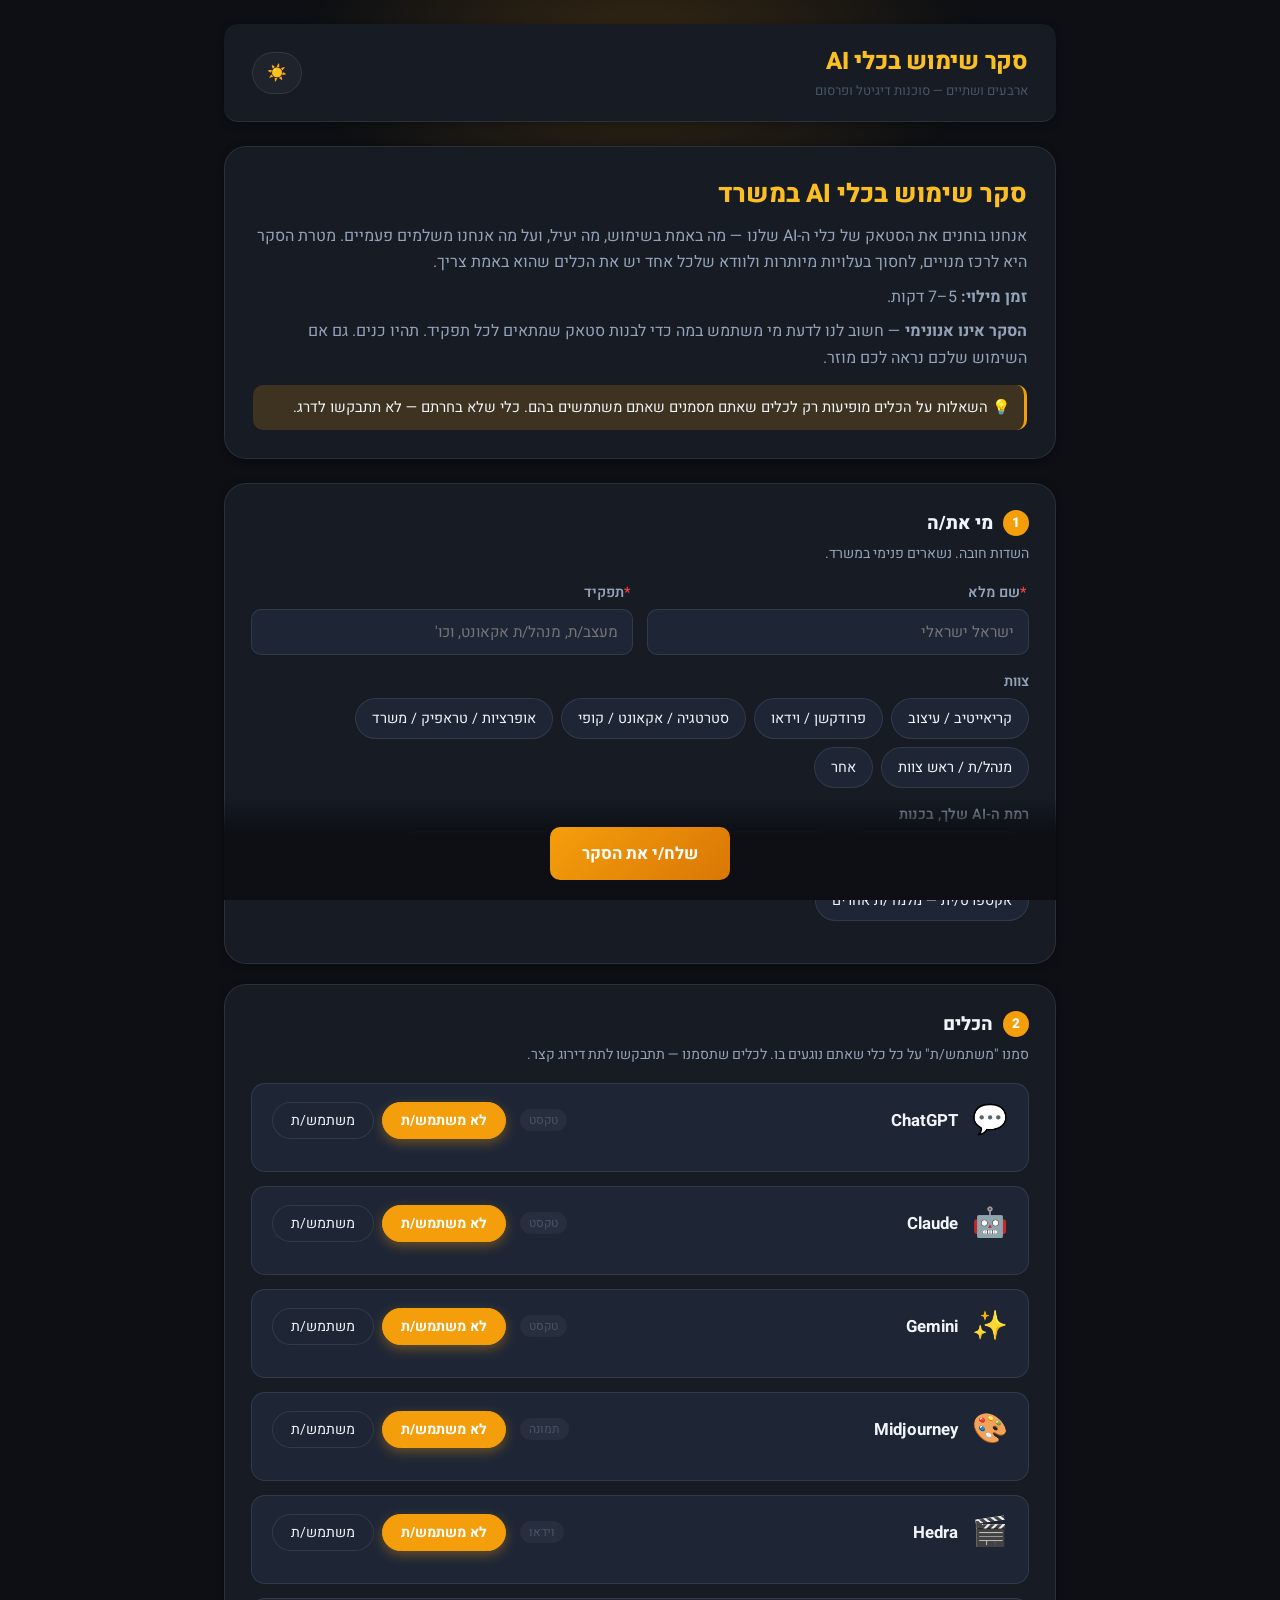
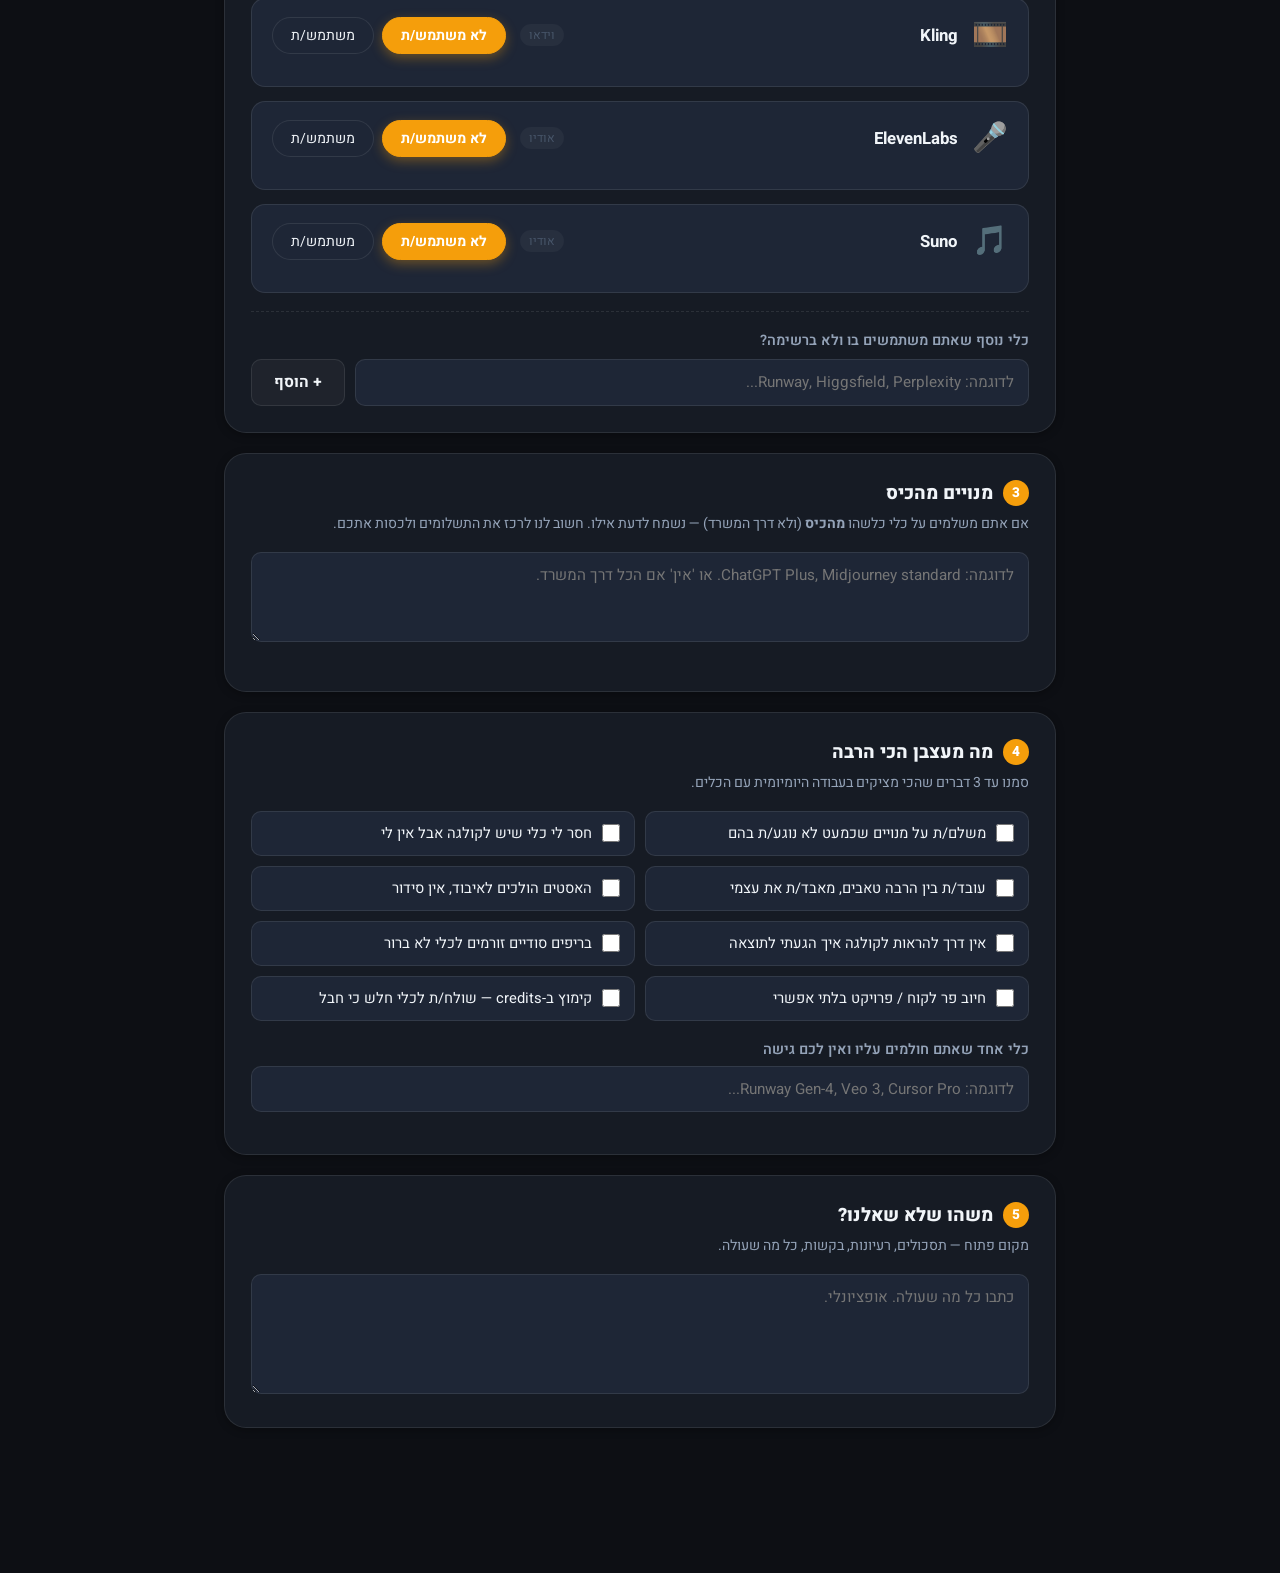
==== index.html @ bd2cecb3 "Initial commit: AI tools usage survey Hebrew/RTL survey for "ארבעים ושתיים" agency to consolidate AI" ====
<!DOCTYPE html>
<html lang="he" dir="rtl">
<head>
<meta charset="UTF-8">
<meta name="viewport" content="width=device-width, initial-scale=1.0">
<meta name="theme-color" content="#0d0f14">
<title>סקר שימוש בכלי AI — ארבעים ושתיים</title>
<link rel="stylesheet" href="styles.css">
<script src="config.js"></script>
<script src="utils.js"></script>
</head>
<body>

<div class="loading-screen" id="loadingScreen">
  <div class="loading-spinner"></div>
  <div class="loading-progress" id="loadingProgress">טוען...</div>
</div>

<div id="mainContent">

  <header class="app-header">
    <div>
      <div class="app-title" id="appTitle"></div>
      <div class="app-subtitle" id="appSubtitle"></div>
    </div>
    <div class="header-actions">
      <button class="theme-toggle" id="themeToggle" onclick="toggleTheme()">🌙</button>
    </div>
  </header>

  <!-- ===== Survey container ===== -->
  <div id="surveyContainer">

    <!-- Intro -->
    <div class="intro-card">
      <h1>סקר שימוש בכלי AI במשרד</h1>
      <p>אנחנו בוחנים את הסטאק של כלי ה-AI שלנו — מה באמת בשימוש, מה יעיל, ועל מה אנחנו משלמים פעמיים. מטרת הסקר היא לרכז מנויים, לחסוך בעלויות מיותרות ולוודא שלכל אחד יש את הכלים שהוא באמת צריך.</p>
      <p><strong>זמן מילוי:</strong> 5–7 דקות.</p>
      <p><strong>הסקר אינו אנונימי</strong> — חשוב לנו לדעת מי משתמש במה כדי לבנות סטאק שמתאים לכל תפקיד. תהיו כנים. גם אם השימוש שלכם נראה לכם מוזר.</p>
      <div class="note">
        💡 השאלות על הכלים מופיעות רק לכלים שאתם מסמנים שאתם משתמשים בהם. כלי שלא בחרתם — לא תתבקשו לדרג.
      </div>
    </div>

    <!-- Section 1: Identity -->
    <div class="section">
      <div class="section-title"><span class="step">1</span> מי את/ה</div>
      <div class="section-hint">השדות חובה. נשארים פנימי במשרד.</div>

      <div class="form-row">
        <div class="form-group">
          <label class="form-label"><span class="required">*</span>שם מלא</label>
          <input type="text" class="form-input" id="fName" placeholder="ישראל ישראלי" autocomplete="name">
        </div>
        <div class="form-group">
          <label class="form-label"><span class="required">*</span>תפקיד</label>
          <input type="text" class="form-input" id="fRole" placeholder="מעצב/ת, מנהל/ת אקאונט, וכו'" autocomplete="organization-title">
        </div>
      </div>

      <div class="form-group">
        <label class="form-label">צוות</label>
        <div class="pill-group" id="teamPills"></div>
      </div>

      <div class="form-group">
        <label class="form-label">רמת ה-AI שלך, בכנות</label>
        <div class="pill-group" id="aiLevelPills"></div>
      </div>
    </div>

    <!-- Section 2: Tools -->
    <div class="section">
      <div class="section-title"><span class="step">2</span> הכלים</div>
      <div class="section-hint">
        סמנו "משתמש/ת" על כל כלי שאתם נוגעים בו. לכלים שתסמנו — תתבקשו לתת דירוג קצר.
      </div>

      <div id="toolsList"></div>

      <div style="margin-top:18px; padding-top:18px; border-top:1px dashed var(--glass-border);">
        <div class="form-label">כלי נוסף שאתם משתמשים בו ולא ברשימה?</div>
        <div class="add-tool-row">
          <input type="text" class="form-input" id="customToolInput" placeholder="לדוגמה: Runway, Higgsfield, Perplexity..." onkeydown="if(event.key==='Enter'){event.preventDefault();addCustomTool();}">
          <button type="button" class="btn btn-secondary" onclick="addCustomTool()">+ הוסף</button>
        </div>
      </div>
    </div>

    <!-- Section 3: Payment -->
    <div class="section">
      <div class="section-title"><span class="step">3</span> מנויים מהכיס</div>
      <div class="section-hint">
        אם אתם משלמים על כלי כלשהו <strong>מהכיס</strong> (ולא דרך המשרד) — נשמח לדעת אילו. חשוב לנו לרכז את התשלומים ולכסות אתכם.
      </div>
      <div class="form-group">
        <textarea class="form-textarea" id="fPaidFromPocket" placeholder="לדוגמה: ChatGPT Plus, Midjourney standard. או 'אין' אם הכל דרך המשרד."></textarea>
      </div>
    </div>

    <!-- Section 4: Pain points -->
    <div class="section">
      <div class="section-title"><span class="step">4</span> מה מעצבן הכי הרבה</div>
      <div class="section-hint">סמנו עד 3 דברים שהכי מציקים בעבודה היומיומית עם הכלים.</div>
      <div class="check-grid" id="painPoints"></div>

      <div class="form-group" style="margin-top:18px;">
        <label class="form-label">כלי אחד שאתם חולמים עליו ואין לכם גישה</label>
        <input type="text" class="form-input" id="fDreamTool" placeholder="לדוגמה: Runway Gen-4, Veo 3, Cursor Pro...">
      </div>
    </div>

    <!-- Section 5: Free text -->
    <div class="section">
      <div class="section-title"><span class="step">5</span> משהו שלא שאלנו?</div>
      <div class="section-hint">מקום פתוח — תסכולים, רעיונות, בקשות, כל מה שעולה.</div>
      <textarea class="form-textarea" id="fFreeText" placeholder="כתבו כל מה שעולה. אופציונלי." style="min-height:120px;"></textarea>
    </div>

    <div class="submit-bar">
      <button class="btn btn-primary btn-large" id="submitBtn" onclick="submitSurvey()">
        שלח/י את הסקר
      </button>
    </div>
  </div>

  <!-- ===== Success screen (hidden until submit) ===== -->
  <div id="successContainer" style="display:none;">
    <div class="success-card">
      <div class="success-icon">✓</div>
      <h2>נשלח. תודה!</h2>
      <p>בעוד שבוע-שבועיים נחזור עם החלטות על הסטאק החדש.</p>
    </div>
  </div>

</div>

<script>
initTheme();
document.getElementById('appTitle').textContent    = CONFIG.APP_NAME;
document.getElementById('appSubtitle').textContent = CONFIG.APP_SUBTITLE;
warmupServer();

// State — one entry per tool. Custom tools get added to this list.
let toolsState = CONFIG.CORE_TOOLS.map(t => ({
  name: t.name,
  category: t.category,
  emoji: t.emoji,
  is_custom: false,
  active: false,             // "yes I use this"
  usage_level: 'never',
  effectiveness: 0,
  daily_output: 0
}));

// ── Render pills (team + ai_level) ──────────────────────
function renderPills(containerId, options, stateKey, valueKey) {
  const el = document.getElementById(containerId);
  el.innerHTML = options.map((opt, i) => {
    const value = typeof opt === 'string' ? opt : opt.value;
    const label = typeof opt === 'string' ? opt : opt.label;
    const id = `${containerId}_${i}`;
    return `
      <input type="radio" name="${containerId}" id="${id}" class="pill-radio" value="${escapeHtml(value)}">
      <label for="${id}" class="pill-label">${escapeHtml(label)}</label>
    `;
  }).join('');
}
renderPills('teamPills', CONFIG.TEAMS);
renderPills('aiLevelPills', CONFIG.AI_LEVELS);

// ── Render pain points ──────────────────────────────────
function renderPainPoints() {
  const el = document.getElementById('painPoints');
  el.innerHTML = CONFIG.PAIN_POINTS.map((p, i) => `
    <label class="check-item">
      <input type="checkbox" value="${escapeHtml(p)}" onchange="updateCheckedClass(this); limitPainPoints();">
      <span>${escapeHtml(p)}</span>
    </label>
  `).join('');
}
renderPainPoints();

function updateCheckedClass(input) {
  input.closest('.check-item').classList.toggle('selected', input.checked);
}
function limitPainPoints() {
  const checked = document.querySelectorAll('#painPoints input:checked');
  if (checked.length > 3) {
    const last = checked[checked.length - 1];
    last.checked = false;
    updateCheckedClass(last);
    showToast('עד 3 בחירות בלבד', 'warning', 2000);
  }
}

// ── Render tool cards ──────────────────────────────────
function renderTools() {
  const el = document.getElementById('toolsList');
  el.innerHTML = toolsState.map((t, i) => renderToolCard(t, i)).join('');
}

function renderToolCard(t, i) {
  const ratingButtons = [1,2,3,4,5].map(n => `
    <button type="button" class="rating-btn ${t.effectiveness === n ? 'selected' : ''}"
            onclick="setEffectiveness(${i}, ${n})">${n}</button>
  `).join('');

  const ratingLabel = t.effectiveness
    ? escapeHtml(CONFIG.EFFECTIVENESS_LABELS[t.effectiveness] || '')
    : '';

  const usageOptions = CONFIG.USAGE_LEVELS.filter(u => u.value !== 'never').map(u => `
    <input type="radio" name="usage_${i}" id="usage_${i}_${u.value}" class="pill-radio"
           value="${u.value}" ${t.usage_level === u.value ? 'checked' : ''}
           onchange="setUsage(${i}, '${u.value}')">
    <label for="usage_${i}_${u.value}" class="pill-label">${escapeHtml(u.label)}</label>
  `).join('');

  const customRemove = t.is_custom
    ? `<button type="button" class="tool-remove" onclick="removeCustomTool(${i})">✕ הסר</button>`
    : '';

  return `
    <div class="tool-card ${t.active ? 'active' : ''}" id="tool_${i}">
      <div class="tool-header">
        <div class="tool-emoji">${t.emoji || '🛠️'}</div>
        <div>
          <div class="tool-name">${escapeHtml(t.name)}</div>
        </div>
        <div class="tool-category">${escapeHtml(t.category || 'מותאם')}</div>
        ${customRemove}
        <div class="use-toggle">
          <input type="radio" name="use_${i}" id="use_${i}_no" class="pill-radio"
                 ${!t.active ? 'checked' : ''} onchange="setActive(${i}, false)">
          <label for="use_${i}_no" class="pill-label">לא משתמש/ת</label>
          <input type="radio" name="use_${i}" id="use_${i}_yes" class="pill-radio"
                 ${t.active ? 'checked' : ''} onchange="setActive(${i}, true)">
          <label for="use_${i}_yes" class="pill-label">משתמש/ת</label>
        </div>
      </div>

      <div class="tool-body">
        <div class="tool-field">
          <div class="tool-field-label">תדירות השימוש</div>
          <div class="pill-group">${usageOptions}</div>
        </div>

        <div class="tool-field">
          <div class="tool-field-label">עד כמה הוא יעיל בעיניך? (1 = חלש, 5 = אי אפשר בלי)</div>
          <div class="rating">
            ${ratingButtons}
            <span class="rating-label" id="rating_label_${i}">${ratingLabel}</span>
          </div>
        </div>

        <div class="tool-field">
          <div class="tool-field-label">כמות תוצרים ממוצעת ביום פעיל (כולל ניסיונות וזבל)</div>
          <input type="number" class="form-input" min="0" step="1" style="max-width:200px;"
                 value="${t.daily_output || ''}"
                 placeholder="מספר"
                 onchange="setDailyOutput(${i}, this.value)">
        </div>
      </div>
    </div>
  `;
}

renderTools();

// ── Tool state setters ─────────────────────────────────
function setActive(i, active) {
  toolsState[i].active = active;
  if (!active) {
    toolsState[i].usage_level = 'never';
    toolsState[i].effectiveness = 0;
    toolsState[i].daily_output = 0;
  } else if (toolsState[i].usage_level === 'never') {
    toolsState[i].usage_level = 'weekly';
  }
  document.getElementById('tool_' + i).outerHTML = renderToolCard(toolsState[i], i);
}

function setUsage(i, value) {
  toolsState[i].usage_level = value;
}

function setEffectiveness(i, n) {
  toolsState[i].effectiveness = n;
  // Update visually without full re-render so we don't lose number input focus
  const card = document.getElementById('tool_' + i);
  card.querySelectorAll('.rating-btn').forEach((b, idx) => {
    b.classList.toggle('selected', idx + 1 === n);
  });
  const lbl = document.getElementById('rating_label_' + i);
  if (lbl) lbl.textContent = CONFIG.EFFECTIVENESS_LABELS[n] || '';
}

function setDailyOutput(i, value) {
  toolsState[i].daily_output = parseInt(value) || 0;
}

// ── Custom tool ────────────────────────────────────────
function addCustomTool() {
  const input = document.getElementById('customToolInput');
  const name = input.value.trim();
  if (!name) return;
  if (toolsState.some(t => t.name.toLowerCase() === name.toLowerCase())) {
    showToast('הכלי כבר קיים ברשימה', 'warning');
    return;
  }
  toolsState.push({
    name,
    category: 'מותאם',
    emoji: '🛠️',
    is_custom: true,
    active: true,
    usage_level: 'weekly',
    effectiveness: 0,
    daily_output: 0
  });
  input.value = '';
  renderTools();
  // Scroll to the new tool
  setTimeout(() => {
    const last = document.querySelector('#toolsList .tool-card:last-of-type');
    if (last) last.scrollIntoView({ behavior: 'smooth', block: 'center' });
  }, 50);
}

function removeCustomTool(i) {
  toolsState.splice(i, 1);
  renderTools();
}

// ── Submit ─────────────────────────────────────────────
async function submitSurvey() {
  const name = document.getElementById('fName').value.trim();
  const role = document.getElementById('fRole').value.trim();

  if (!name || !role) {
    showToast('יש למלא שם ותפקיד', 'error');
    document.getElementById(!name ? 'fName' : 'fRole').focus();
    return;
  }

  // Validate that every "active" tool has a rating + frequency
  const incomplete = toolsState.find(t => t.active && (!t.effectiveness || !t.usage_level || t.usage_level === 'never'));
  if (incomplete) {
    showToast(`חסרים פרטים עבור ${incomplete.name}: דירוג ותדירות`, 'error');
    return;
  }

  const team    = document.querySelector('input[name="teamPills"]:checked')?.value || '';
  const aiLevel = document.querySelector('input[name="aiLevelPills"]:checked')?.value || '';
  const painPoints = Array.from(document.querySelectorAll('#painPoints input:checked'))
    .map(c => c.value).join(' | ');
  const paidFromPocket = document.getElementById('fPaidFromPocket').value.trim();
  const dreamTool      = document.getElementById('fDreamTool').value.trim();
  const freeText       = document.getElementById('fFreeText').value.trim();

  const btn = document.getElementById('submitBtn');
  btn.disabled = true;
  btn.textContent = 'שולח...';

  try {
    const res = await apiCall('submitSurvey', {
      name, role, team,
      ai_level: aiLevel,
      paid_from_pocket: paidFromPocket,
      pain_points: painPoints,
      dream_tool: dreamTool,
      free_text: freeText,
      tools: JSON.stringify(toolsState.map(t => ({
        name: t.name,
        is_custom: t.is_custom,
        usage_level: t.active ? t.usage_level : 'never',
        effectiveness: t.active ? t.effectiveness : 0,
        daily_output: t.active ? t.daily_output : 0
      })))
    });

    if (!res.success) throw new Error(res.message || 'שגיאה לא ידועה');

    document.getElementById('surveyContainer').style.display = 'none';
    document.getElementById('successContainer').style.display = 'block';
    window.scrollTo({ top: 0, behavior: 'smooth' });
  } catch (e) {
    showToast('שגיאה: ' + e.message, 'error', 5000);
    btn.disabled = false;
    btn.textContent = 'שלח/י את הסקר';
  }
}

hideLoadingScreen();
</script>

</body>
</html>
---- styles.css ----
/* ============================================================
   AI Tools Survey — Design System
   Dark + Light mode | RTL Hebrew
   ============================================================ */

@import url('https://fonts.googleapis.com/css2?family=Heebo:wght@300;400;500;600;700;800;900&display=swap');

/* ── Tokens — Dark (default) ────────────────────────────── */
:root {
  --bg-base:       #0d0f14;
  --bg-surface:    #161b24;
  --bg-elevated:   #1e2636;

  --accent:        #F59E0B;
  --accent-bright: #FBBF24;
  --accent-dim:    #D97706;
  --accent-glow:   rgba(245, 158, 11, 0.18);
  --accent-glow-lg:rgba(245, 158, 11, 0.35);

  --glass-bg:      rgba(255, 255, 255, 0.04);
  --glass-border:  rgba(255, 255, 255, 0.09);
  --glass-hover:   rgba(255, 255, 255, 0.07);

  --text-primary:   #F1F5F9;
  --text-secondary: #94A3B8;
  --text-muted:     #475569;

  --success:    #10B981;  --success-bg: rgba(16, 185, 129, 0.15);
  --danger:     #EF4444;  --danger-bg:  rgba(239, 68, 68, 0.15);
  --warning:    #F59E0B;  --warning-bg: rgba(245, 158, 11, 0.15);
  --info:       #3B82F6;  --info-bg:    rgba(59, 130, 246, 0.15);

  --radius-xl:   22px;
  --radius-lg:   14px;
  --radius-md:   10px;
  --radius-sm:   6px;
  --radius-pill: 999px;

  --shadow-sm:  0 2px 8px rgba(0,0,0,0.3);
  --shadow-md:  0 4px 20px rgba(0,0,0,0.4);
  --shadow-lg:  0 8px 40px rgba(0,0,0,0.5);

  --ease-spring: cubic-bezier(0.34, 1.56, 0.64, 1);
  --ease-smooth: cubic-bezier(0.4, 0, 0.2, 1);
  --t-fast:   all 0.15s var(--ease-smooth);
  --t-med:    all 0.22s var(--ease-smooth);
  --t-spring: all 0.3s var(--ease-spring);
}

[data-theme="light"] {
  --bg-base:       #F5F3EE;
  --bg-surface:    #FFFFFF;
  --bg-elevated:   #EDE9E1;

  --accent:        #B45309;
  --accent-bright: #D97706;
  --accent-dim:    #92400E;
  --accent-glow:   rgba(180, 83, 9, 0.12);
  --accent-glow-lg:rgba(180, 83, 9, 0.25);

  --glass-bg:      rgba(0,0,0,0.03);
  --glass-border:  rgba(0,0,0,0.09);
  --glass-hover:   rgba(0,0,0,0.05);

  --text-primary:   #1C1917;
  --text-secondary: #78716C;
  --text-muted:     #A8A29E;

  --shadow-sm: 0 2px 8px rgba(0,0,0,0.08);
  --shadow-md: 0 4px 20px rgba(0,0,0,0.10);
  --shadow-lg: 0 8px 40px rgba(0,0,0,0.14);
}

/* ── Base ───────────────────────────────────────────────── */
*, *::before, *::after { box-sizing: border-box; margin: 0; padding: 0; }
html { direction: rtl; }
body {
  font-family: 'Heebo', 'Segoe UI', sans-serif;
  background: var(--bg-base);
  color: var(--text-primary);
  min-height: 100vh;
  -webkit-font-smoothing: antialiased;
  transition: background 0.3s var(--ease-smooth), color 0.3s var(--ease-smooth);
}
body::before {
  content: ''; position: fixed; top: -120px; left: 50%; transform: translateX(-50%);
  width: 700px; height: 350px;
  background: radial-gradient(ellipse, var(--accent-glow) 0%, transparent 70%);
  pointer-events: none; z-index: 0;
}
a { color: var(--accent); text-decoration: none; }
a:hover { color: var(--accent-bright); }
button { cursor: pointer; font-family: inherit; border: none; outline: none; }
h1, h2, h3, h4 { font-weight: 800; }

/* ── Loading screen ─────────────────────────────────────── */
.loading-screen {
  position: fixed; inset: 0; z-index: 9999;
  display: flex; flex-direction: column; align-items: center; justify-content: center;
  background: var(--bg-base);
  transition: opacity 0.4s var(--ease-smooth), visibility 0.4s var(--ease-smooth);
}
.loading-screen.hidden { opacity: 0; visibility: hidden; }
.loading-spinner {
  width: 56px; height: 56px;
  border: 4px solid var(--glass-border);
  border-top-color: var(--accent);
  border-radius: 50%;
  animation: spin 0.8s linear infinite;
}
@keyframes spin { to { transform: rotate(360deg); } }
.loading-progress { margin-top: 16px; color: var(--text-secondary); font-size: 0.9rem; }

#mainContent {
  opacity: 0; transition: opacity 0.4s var(--ease-smooth);
  max-width: 880px; margin: 0 auto; padding: 24px;
  position: relative; z-index: 1;
}
#mainContent.wide { max-width: 1280px; }
#mainContent.visible { opacity: 1; }

/* ── Header ─────────────────────────────────────────────── */
.app-header {
  display: flex; align-items: center; justify-content: space-between;
  padding: 20px 28px;
  background: var(--bg-surface);
  border-bottom: 1px solid var(--glass-border);
  box-shadow: var(--shadow-sm);
  border-radius: var(--radius-lg);
  margin-bottom: 24px;
}
.app-title {
  font-size: 1.5rem; font-weight: 800; color: var(--accent-bright);
  letter-spacing: -0.01em;
}
.app-subtitle {
  font-size: 0.82rem; color: var(--text-muted); margin-top: 2px;
}
.header-actions { display: flex; gap: 8px; align-items: center; }
.theme-toggle {
  background: var(--glass-bg); border: 1px solid var(--glass-border);
  border-radius: var(--radius-pill); padding: 8px 14px;
  color: var(--text-primary); transition: var(--t-fast);
  font-size: 1rem;
}
.theme-toggle:hover { background: var(--glass-hover); }

/* ── Survey-specific layout ─────────────────────────────── */
.intro-card {
  background: var(--bg-surface);
  border: 1px solid var(--glass-border);
  border-radius: var(--radius-xl);
  padding: 28px;
  margin-bottom: 24px;
  box-shadow: var(--shadow-sm);
}
.intro-card h1 {
  font-size: 1.6rem; color: var(--accent-bright); margin-bottom: 10px;
}
.intro-card p { color: var(--text-secondary); line-height: 1.65; margin-bottom: 8px; }
.intro-card .note {
  margin-top: 14px; padding: 12px 14px;
  background: var(--accent-glow); border-right: 3px solid var(--accent);
  border-radius: var(--radius-md); color: var(--text-primary); font-size: 0.92rem;
}

/* ── Section card ──────────────────────────────────────── */
.section {
  background: var(--bg-surface);
  border: 1px solid var(--glass-border);
  border-radius: var(--radius-xl);
  padding: 26px;
  margin-bottom: 20px;
  box-shadow: var(--shadow-sm);
}
.section-title {
  font-size: 1.15rem; font-weight: 800;
  color: var(--text-primary); margin-bottom: 6px;
  display: flex; align-items: center; gap: 10px;
}
.section-title .step {
  display: inline-flex; align-items: center; justify-content: center;
  width: 26px; height: 26px; border-radius: 50%;
  background: var(--accent); color: #fff; font-size: 0.85rem; font-weight: 800;
}
.section-hint { color: var(--text-secondary); font-size: 0.88rem; margin-bottom: 18px; }

/* ── Form elements ──────────────────────────────────────── */
.form-row { display: grid; grid-template-columns: 1fr 1fr; gap: 14px; }
@media (max-width: 600px) { .form-row { grid-template-columns: 1fr; } }
.form-group { margin-bottom: 16px; }
.form-label {
  display: block; margin-bottom: 6px;
  font-size: 0.9rem; font-weight: 600; color: var(--text-secondary);
}
.form-label .required { color: var(--danger); margin-right: 3px; }
.form-input, .form-select, .form-textarea {
  width: 100%; padding: 11px 14px;
  background: var(--bg-elevated);
  border: 1.5px solid var(--glass-border);
  border-radius: var(--radius-md);
  color: var(--text-primary);
  font-family: inherit; font-size: 0.95rem;
  transition: var(--t-fast);
}
.form-input:focus, .form-select:focus, .form-textarea:focus {
  outline: none; border-color: var(--accent);
  box-shadow: 0 0 0 3px var(--accent-glow);
}
.form-textarea { resize: vertical; min-height: 90px; line-height: 1.55; }

/* ── Radio pills (single-select option list) ───────────── */
.pill-group { display: flex; flex-wrap: wrap; gap: 8px; }
.pill-radio { position: absolute; opacity: 0; pointer-events: none; }
.pill-label {
  display: inline-flex; align-items: center; gap: 6px;
  padding: 9px 16px;
  background: var(--bg-elevated);
  border: 1.5px solid var(--glass-border);
  border-radius: var(--radius-pill);
  font-size: 0.9rem; color: var(--text-primary);
  cursor: pointer; transition: var(--t-fast);
}
.pill-label:hover { background: var(--glass-hover); border-color: var(--accent-dim); }
.pill-radio:checked + .pill-label {
  background: var(--accent); border-color: var(--accent);
  color: #fff; font-weight: 700;
  box-shadow: 0 4px 12px var(--accent-glow-lg);
}

/* ── Checkbox grid (multi-select pain points) ──────────── */
.check-grid { display: grid; grid-template-columns: 1fr 1fr; gap: 10px; }
@media (max-width: 600px) { .check-grid { grid-template-columns: 1fr; } }
.check-item {
  display: flex; align-items: flex-start; gap: 10px;
  padding: 11px 14px;
  background: var(--bg-elevated);
  border: 1.5px solid var(--glass-border);
  border-radius: var(--radius-md);
  cursor: pointer; transition: var(--t-fast);
  font-size: 0.92rem; color: var(--text-primary);
}
.check-item:hover { background: var(--glass-hover); }
.check-item input[type="checkbox"] {
  width: 18px; height: 18px; margin-top: 1px;
  accent-color: var(--accent); cursor: pointer; flex-shrink: 0;
}
.check-item.selected {
  border-color: var(--accent); background: var(--accent-glow);
}

/* ── Tool card (the heart of the survey) ──────────────── */
.tool-card {
  background: var(--bg-elevated);
  border: 1.5px solid var(--glass-border);
  border-radius: var(--radius-lg);
  padding: 18px 20px;
  margin-bottom: 14px;
  transition: var(--t-med);
}
.tool-card.active {
  border-color: var(--accent);
  box-shadow: 0 0 0 3px var(--accent-glow);
}
.tool-header {
  display: flex; align-items: center; gap: 14px;
  margin-bottom: 14px;
}
.tool-emoji { font-size: 1.8rem; line-height: 1; }
.tool-name { font-size: 1.05rem; font-weight: 700; color: var(--text-primary); }
.tool-category {
  font-size: 0.75rem; color: var(--text-muted);
  padding: 2px 9px; background: var(--glass-bg);
  border-radius: var(--radius-pill); margin-right: auto;
}
.tool-remove {
  background: var(--danger-bg); color: var(--danger);
  border: 1px solid rgba(239,68,68,0.4);
  border-radius: var(--radius-pill);
  padding: 4px 10px; font-size: 0.78rem; font-weight: 700;
  margin-right: 6px;
}

.tool-body { display: none; }
.tool-card.active .tool-body { display: block; }

.tool-field { margin-bottom: 14px; }
.tool-field:last-child { margin-bottom: 0; }
.tool-field-label {
  font-size: 0.85rem; font-weight: 600; color: var(--text-secondary);
  margin-bottom: 8px;
}

/* ── Star rating ───────────────────────────────────────── */
.rating { display: flex; gap: 6px; align-items: center; }
.rating-btn {
  width: 38px; height: 38px;
  display: inline-flex; align-items: center; justify-content: center;
  background: var(--bg-surface);
  border: 1.5px solid var(--glass-border);
  border-radius: var(--radius-md);
  color: var(--text-muted); font-size: 1rem; font-weight: 700;
  transition: var(--t-fast);
}
.rating-btn:hover { border-color: var(--accent-dim); color: var(--accent); }
.rating-btn.selected {
  background: var(--accent); border-color: var(--accent);
  color: #fff;
}
.rating-label {
  margin-right: 12px; font-size: 0.85rem; color: var(--text-secondary);
  min-height: 1.2em;
}

/* ── Use toggle (the "do you use it?" gate) ────────────── */
.use-toggle { display: flex; gap: 8px; }
.use-toggle .pill-label { padding: 7px 18px; font-size: 0.88rem; }

/* ── Buttons ────────────────────────────────────────────── */
.btn {
  display: inline-flex; align-items: center; justify-content: center; gap: 8px;
  padding: 11px 22px; border-radius: var(--radius-md);
  font-size: 0.97rem; font-weight: 700;
  transition: var(--t-spring);
}
.btn-primary {
  background: linear-gradient(135deg, var(--accent), var(--accent-dim));
  color: #fff;
}
.btn-primary:hover {
  transform: translateY(-2px); box-shadow: 0 8px 24px var(--accent-glow-lg);
}
.btn-primary:disabled {
  opacity: 0.5; transform: none; box-shadow: none; cursor: not-allowed;
}
.btn-secondary {
  background: var(--glass-bg); border: 1.5px solid var(--glass-border);
  color: var(--text-primary);
}
.btn-secondary:hover { background: var(--glass-hover); }
.btn-ghost {
  background: transparent; color: var(--accent);
  padding: 8px 14px; font-size: 0.92rem;
}
.btn-ghost:hover { background: var(--accent-glow); }
.btn-large { padding: 14px 32px; font-size: 1.05rem; }
.btn-block { width: 100%; }

/* ── Submit area ───────────────────────────────────────── */
.submit-bar {
  position: sticky; bottom: 0;
  background: linear-gradient(180deg, transparent, var(--bg-base) 35%);
  padding: 28px 0 20px;
  display: flex; justify-content: center;
}

/* ── Success state ─────────────────────────────────────── */
.success-card {
  text-align: center;
  background: var(--bg-surface);
  border: 1px solid var(--success);
  border-radius: var(--radius-xl);
  padding: 50px 30px;
  box-shadow: 0 0 0 4px var(--success-bg);
}
.success-icon {
  display: inline-flex; align-items: center; justify-content: center;
  width: 80px; height: 80px;
  background: var(--success-bg); color: var(--success);
  border-radius: 50%; font-size: 2.5rem; font-weight: 800;
  margin-bottom: 20px;
}
.success-card h2 { font-size: 1.5rem; color: var(--text-primary); margin-bottom: 8px; }
.success-card p { color: var(--text-secondary); }

/* ── Add custom tool ───────────────────────────────────── */
.add-tool-row {
  display: flex; gap: 10px; margin-top: 8px;
}
.add-tool-row .form-input { flex: 1; }

/* ── Admin dashboard ───────────────────────────────────── */
.stats-grid {
  display: grid; grid-template-columns: repeat(auto-fit, minmax(180px, 1fr));
  gap: 14px; margin-bottom: 24px;
}
.stat-card {
  background: var(--bg-surface);
  border: 1px solid var(--glass-border);
  border-radius: var(--radius-lg);
  padding: 18px 20px;
}
.stat-card .stat-label {
  font-size: 0.82rem; color: var(--text-muted);
  text-transform: uppercase; letter-spacing: 0.04em;
  margin-bottom: 6px;
}
.stat-card .stat-value {
  font-size: 1.9rem; font-weight: 800; color: var(--accent-bright);
}
.stat-card .stat-sub { font-size: 0.8rem; color: var(--text-secondary); margin-top: 2px; }

.tool-stats-table {
  width: 100%; border-collapse: separate; border-spacing: 0;
  font-size: 0.92rem;
}
.tool-stats-table th, .tool-stats-table td {
  padding: 12px 14px; text-align: right;
  border-bottom: 1px solid var(--glass-border);
}
.tool-stats-table th {
  background: var(--bg-elevated);
  color: var(--text-secondary); font-weight: 700;
  font-size: 0.82rem; text-transform: uppercase;
}
.tool-stats-table tr:last-child td { border-bottom: none; }
.tool-stats-table tr:hover td { background: var(--glass-hover); }
.bar {
  display: inline-block; height: 8px; background: var(--accent);
  border-radius: var(--radius-pill); vertical-align: middle;
  margin-left: 6px;
}

.response-row {
  background: var(--bg-elevated); border: 1px solid var(--glass-border);
  border-radius: var(--radius-md); padding: 14px 16px; margin-bottom: 10px;
}
.response-head {
  display: flex; justify-content: space-between; align-items: center;
  margin-bottom: 6px;
}
.response-name { font-weight: 700; color: var(--text-primary); }
.response-meta { font-size: 0.8rem; color: var(--text-muted); }
.response-detail { font-size: 0.88rem; color: var(--text-secondary); line-height: 1.55; }
.tag {
  display: inline-block; padding: 2px 9px;
  background: var(--glass-bg); border: 1px solid var(--glass-border);
  border-radius: var(--radius-pill); font-size: 0.78rem;
  color: var(--text-secondary); margin: 2px;
}
.tag.accent { background: var(--accent-glow); color: var(--accent-bright); border-color: var(--accent-dim); }

.tabs {
  display: flex; gap: 4px; margin-bottom: 18px;
  border-bottom: 1px solid var(--glass-border);
}
.tab {
  padding: 10px 18px; background: transparent;
  color: var(--text-secondary); font-weight: 600; font-size: 0.92rem;
  border-bottom: 2px solid transparent; margin-bottom: -1px;
  transition: var(--t-fast);
}
.tab:hover { color: var(--text-primary); }
.tab.active { color: var(--accent-bright); border-bottom-color: var(--accent); }

/* ── Toast ──────────────────────────────────────────────── */
.toast-container {
  position: fixed; bottom: 24px; left: 50%; transform: translateX(-50%);
  z-index: 10000; display: flex; flex-direction: column; gap: 8px;
  pointer-events: none;
}
.toast {
  display: flex; align-items: center; gap: 10px;
  padding: 12px 18px;
  background: var(--bg-elevated);
  border: 1px solid var(--glass-border);
  border-radius: var(--radius-md);
  box-shadow: var(--shadow-md);
  opacity: 0; transform: translateY(20px);
  transition: var(--t-spring);
  pointer-events: auto;
}
.toast-show { opacity: 1; transform: translateY(0); }
.toast-hide { opacity: 0; transform: translateY(20px); }
.toast-success { border-color: var(--success); color: var(--success); }
.toast-error   { border-color: var(--danger);  color: var(--danger);  }
.toast-warning { border-color: var(--warning); color: var(--warning); }
.toast-info    { border-color: var(--info);    color: var(--info);    }
.toast-icon { font-weight: 800; }
.toast-msg  { color: var(--text-primary); }
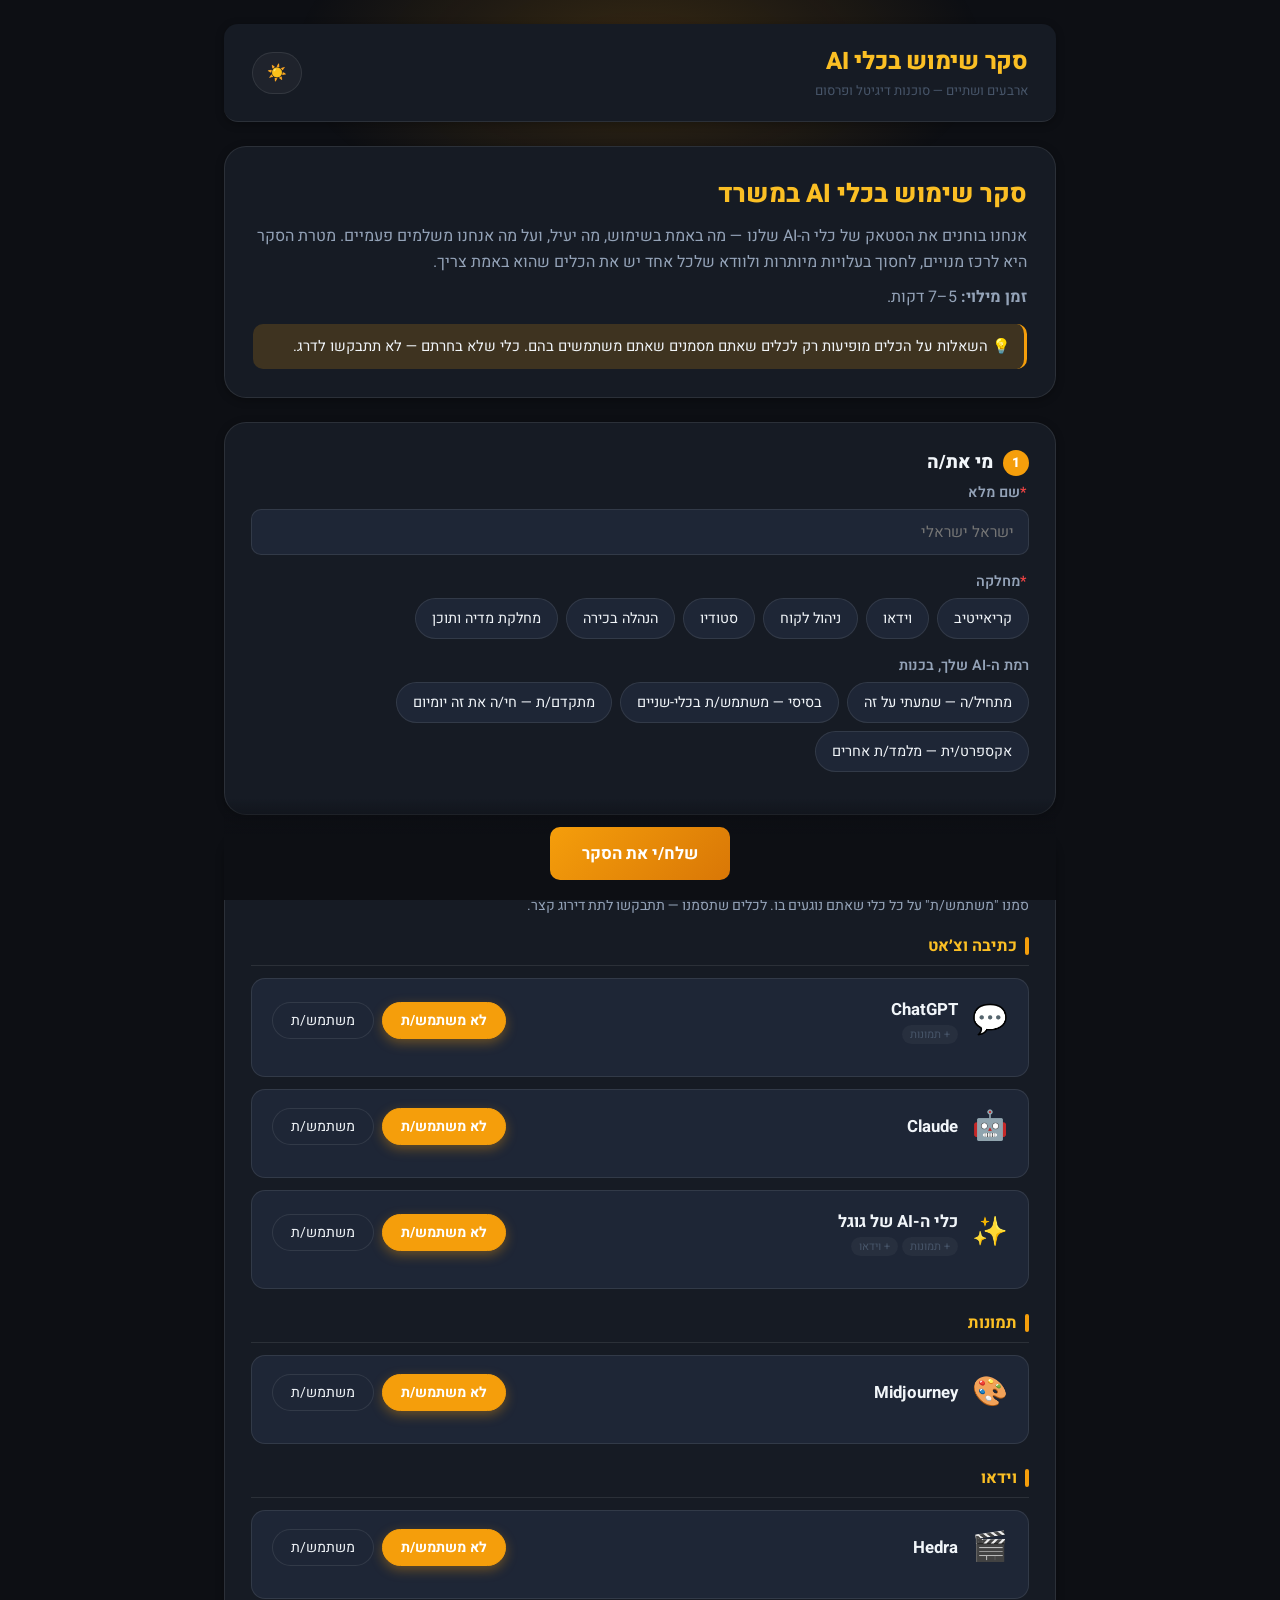
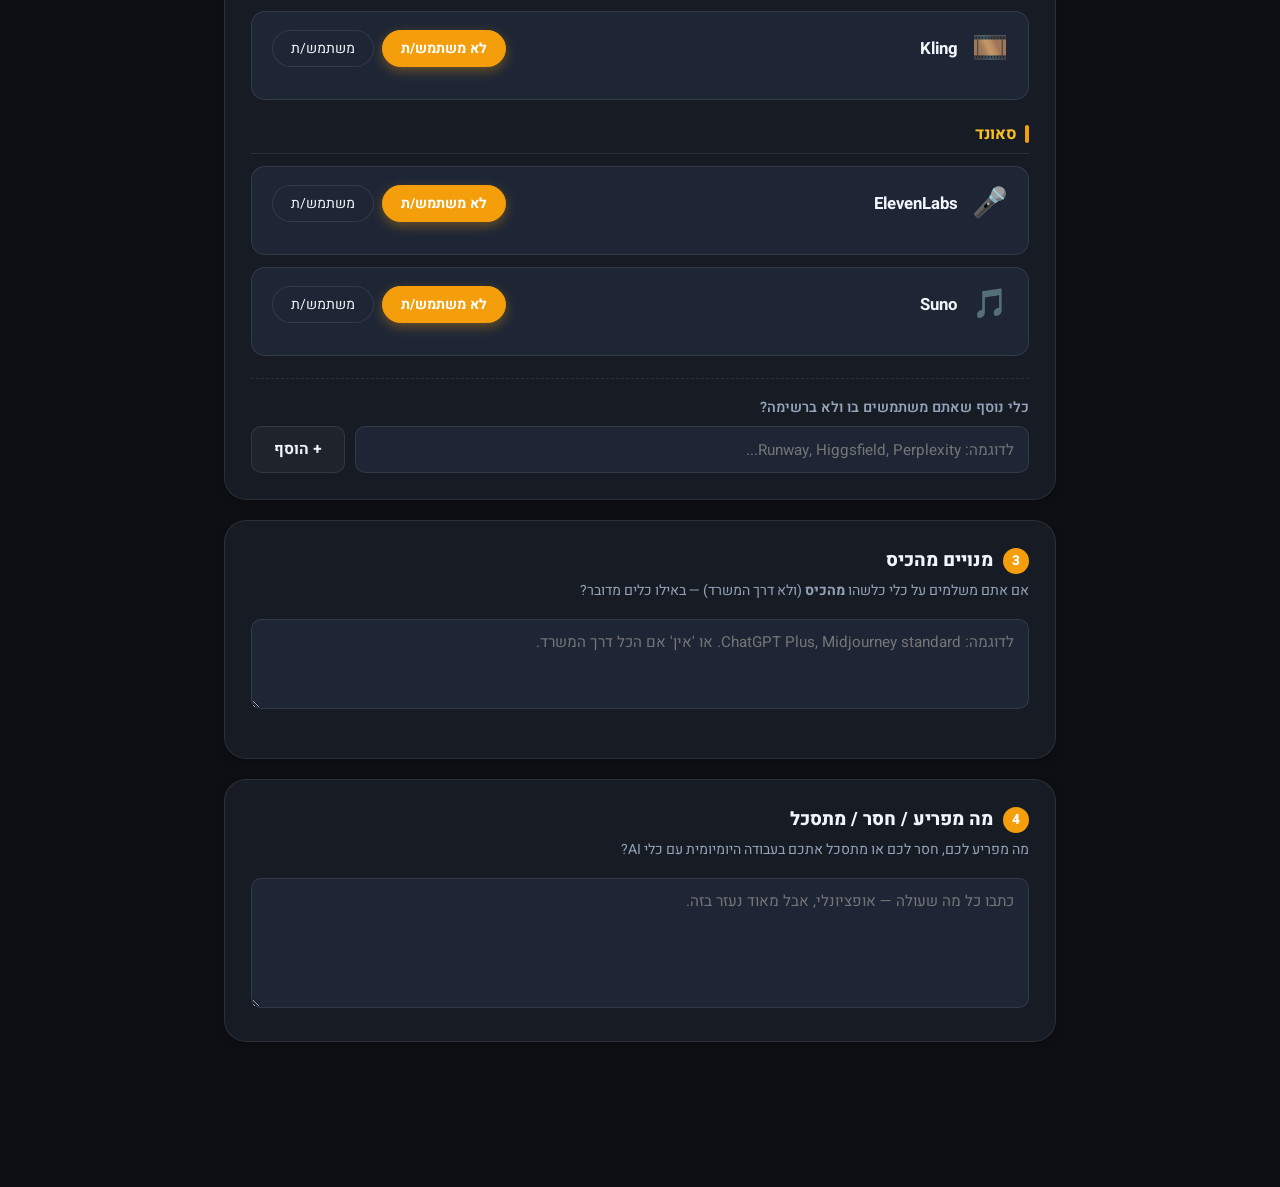
==== commit fd5bbee1: "Restructure survey: departments, categories, open-text frustrations - Identity: name + department dr" ====
--- a/index.html
+++ b/index.html
@@ -28,7 +28,6 @@
     </div>
   </header>
 
-  <!-- ===== Survey container ===== -->
   <div id="surveyContainer">
 
     <!-- Intro -->
@@ -36,7 +35,6 @@
       <h1>סקר שימוש בכלי AI במשרד</h1>
       <p>אנחנו בוחנים את הסטאק של כלי ה-AI שלנו — מה באמת בשימוש, מה יעיל, ועל מה אנחנו משלמים פעמיים. מטרת הסקר היא לרכז מנויים, לחסוך בעלויות מיותרות ולוודא שלכל אחד יש את הכלים שהוא באמת צריך.</p>
       <p><strong>זמן מילוי:</strong> 5–7 דקות.</p>
-      <p><strong>הסקר אינו אנונימי</strong> — חשוב לנו לדעת מי משתמש במה כדי לבנות סטאק שמתאים לכל תפקיד. תהיו כנים. גם אם השימוש שלכם נראה לכם מוזר.</p>
       <div class="note">
         💡 השאלות על הכלים מופיעות רק לכלים שאתם מסמנים שאתם משתמשים בהם. כלי שלא בחרתם — לא תתבקשו לדרג.
       </div>
@@ -45,22 +43,15 @@
     <!-- Section 1: Identity -->
     <div class="section">
       <div class="section-title"><span class="step">1</span> מי את/ה</div>
-      <div class="section-hint">השדות חובה. נשארים פנימי במשרד.</div>
-
-      <div class="form-row">
-        <div class="form-group">
-          <label class="form-label"><span class="required">*</span>שם מלא</label>
-          <input type="text" class="form-input" id="fName" placeholder="ישראל ישראלי" autocomplete="name">
-        </div>
-        <div class="form-group">
-          <label class="form-label"><span class="required">*</span>תפקיד</label>
-          <input type="text" class="form-input" id="fRole" placeholder="מעצב/ת, מנהל/ת אקאונט, וכו'" autocomplete="organization-title">
-        </div>
-      </div>
 
       <div class="form-group">
-        <label class="form-label">צוות</label>
-        <div class="pill-group" id="teamPills"></div>
+        <label class="form-label"><span class="required">*</span>שם מלא</label>
+        <input type="text" class="form-input" id="fName" placeholder="ישראל ישראלי" autocomplete="name">
+      </div>
+
+      <div class="form-group">
+        <label class="form-label"><span class="required">*</span>מחלקה</label>
+        <div class="pill-group" id="deptPills"></div>
       </div>
 
       <div class="form-group">
@@ -78,7 +69,7 @@
 
       <div id="toolsList"></div>
 
-      <div style="margin-top:18px; padding-top:18px; border-top:1px dashed var(--glass-border);">
+      <div style="margin-top:22px; padding-top:18px; border-top:1px dashed var(--glass-border);">
         <div class="form-label">כלי נוסף שאתם משתמשים בו ולא ברשימה?</div>
         <div class="add-tool-row">
           <input type="text" class="form-input" id="customToolInput" placeholder="לדוגמה: Runway, Higgsfield, Perplexity..." onkeydown="if(event.key==='Enter'){event.preventDefault();addCustomTool();}">
@@ -91,30 +82,18 @@
     <div class="section">
       <div class="section-title"><span class="step">3</span> מנויים מהכיס</div>
       <div class="section-hint">
-        אם אתם משלמים על כלי כלשהו <strong>מהכיס</strong> (ולא דרך המשרד) — נשמח לדעת אילו. חשוב לנו לרכז את התשלומים ולכסות אתכם.
+        אם אתם משלמים על כלי כלשהו <strong>מהכיס</strong> (ולא דרך המשרד) — באילו כלים מדובר?
       </div>
       <div class="form-group">
         <textarea class="form-textarea" id="fPaidFromPocket" placeholder="לדוגמה: ChatGPT Plus, Midjourney standard. או 'אין' אם הכל דרך המשרד."></textarea>
       </div>
     </div>
 
-    <!-- Section 4: Pain points -->
+    <!-- Section 4: Frustrations (open text) -->
     <div class="section">
-      <div class="section-title"><span class="step">4</span> מה מעצבן הכי הרבה</div>
-      <div class="section-hint">סמנו עד 3 דברים שהכי מציקים בעבודה היומיומית עם הכלים.</div>
-      <div class="check-grid" id="painPoints"></div>
-
-      <div class="form-group" style="margin-top:18px;">
-        <label class="form-label">כלי אחד שאתם חולמים עליו ואין לכם גישה</label>
-        <input type="text" class="form-input" id="fDreamTool" placeholder="לדוגמה: Runway Gen-4, Veo 3, Cursor Pro...">
-      </div>
-    </div>
-
-    <!-- Section 5: Free text -->
-    <div class="section">
-      <div class="section-title"><span class="step">5</span> משהו שלא שאלנו?</div>
-      <div class="section-hint">מקום פתוח — תסכולים, רעיונות, בקשות, כל מה שעולה.</div>
-      <textarea class="form-textarea" id="fFreeText" placeholder="כתבו כל מה שעולה. אופציונלי." style="min-height:120px;"></textarea>
+      <div class="section-title"><span class="step">4</span> מה מפריע / חסר / מתסכל</div>
+      <div class="section-hint">מה מפריע לכם, חסר לכם או מתסכל אתכם בעבודה היומיומית עם כלי AI?</div>
+      <textarea class="form-textarea" id="fFrustrations" placeholder="כתבו כל מה שעולה — אופציונלי, אבל מאוד נעזר בזה." style="min-height:130px;"></textarea>
     </div>
 
     <div class="submit-bar">
@@ -124,7 +103,7 @@
     </div>
   </div>
 
-  <!-- ===== Success screen (hidden until submit) ===== -->
+  <!-- Success screen -->
   <div id="successContainer" style="display:none;">
     <div class="success-card">
       <div class="success-icon">✓</div>
@@ -141,20 +120,26 @@
 document.getElementById('appSubtitle').textContent = CONFIG.APP_SUBTITLE;
 warmupServer();
 
-// State — one entry per tool. Custom tools get added to this list.
+// ── Tool state ─────────────────────────────────────────
 let toolsState = CONFIG.CORE_TOOLS.map(t => ({
   name: t.name,
-  category: t.category,
+  categories: [...t.categories],
   emoji: t.emoji,
   is_custom: false,
-  active: false,             // "yes I use this"
+  active: false,
   usage_level: 'never',
   effectiveness: 0,
   daily_output: 0
 }));
 
-// ── Render pills (team + ai_level) ──────────────────────
-function renderPills(containerId, options, stateKey, valueKey) {
+function isChatOnly(tool) {
+  return tool.categories &&
+         tool.categories.length === 1 &&
+         tool.categories[0] === 'כתיבה וצ׳אט';
+}
+
+// ── Render pills (department + ai_level) ──────────────
+function renderPills(containerId, options) {
   const el = document.getElementById(containerId);
   el.innerHTML = options.map((opt, i) => {
     const value = typeof opt === 'string' ? opt : opt.value;
@@ -166,41 +151,43 @@
     `;
   }).join('');
 }
-renderPills('teamPills', CONFIG.TEAMS);
+renderPills('deptPills', CONFIG.DEPARTMENTS);
 renderPills('aiLevelPills', CONFIG.AI_LEVELS);
 
-// ── Render pain points ──────────────────────────────────
-function renderPainPoints() {
-  const el = document.getElementById('painPoints');
-  el.innerHTML = CONFIG.PAIN_POINTS.map((p, i) => `
-    <label class="check-item">
-      <input type="checkbox" value="${escapeHtml(p)}" onchange="updateCheckedClass(this); limitPainPoints();">
-      <span>${escapeHtml(p)}</span>
-    </label>
-  `).join('');
-}
-renderPainPoints();
-
-function updateCheckedClass(input) {
-  input.closest('.check-item').classList.toggle('selected', input.checked);
-}
-function limitPainPoints() {
-  const checked = document.querySelectorAll('#painPoints input:checked');
-  if (checked.length > 3) {
-    const last = checked[checked.length - 1];
-    last.checked = false;
-    updateCheckedClass(last);
-    showToast('עד 3 בחירות בלבד', 'warning', 2000);
-  }
-}
-
-// ── Render tool cards ──────────────────────────────────
+// ── Render tool cards, grouped by category ────────────
 function renderTools() {
   const el = document.getElementById('toolsList');
-  el.innerHTML = toolsState.map((t, i) => renderToolCard(t, i)).join('');
+  const indexed = toolsState.map((t, i) => ({ t, i }));
+
+  // One section per core category
+  let html = CONFIG.CATEGORIES.map(cat => {
+    const inCat = indexed.filter(({ t }) =>
+      !t.is_custom && t.categories && t.categories[0] === cat);
+    if (!inCat.length) return '';
+    return `
+      <div class="tool-category-section">
+        <h3 class="category-heading">${escapeHtml(cat)}</h3>
+        ${inCat.map(({ t, i }) => renderToolCard(t, i)).join('')}
+      </div>
+    `;
+  }).join('');
+
+  // Custom tools appended at the bottom
+  const customs = indexed.filter(({ t }) => t.is_custom);
+  if (customs.length) {
+    html += `
+      <div class="tool-category-section">
+        <h3 class="category-heading">כלים נוספים</h3>
+        ${customs.map(({ t, i }) => renderToolCard(t, i)).join('')}
+      </div>
+    `;
+  }
+  el.innerHTML = html;
 }
 
 function renderToolCard(t, i) {
+  const hideOutput = isChatOnly(t);
+
   const ratingButtons = [1,2,3,4,5].map(n => `
     <button type="button" class="rating-btn ${t.effectiveness === n ? 'selected' : ''}"
             onclick="setEffectiveness(${i}, ${n})">${n}</button>
@@ -221,14 +208,28 @@
     ? `<button type="button" class="tool-remove" onclick="removeCustomTool(${i})">✕ הסר</button>`
     : '';
 
+  const categoryTags = (t.categories || []).slice(1).map(c =>
+    `<span class="tool-category-tag">+ ${escapeHtml(c)}</span>`
+  ).join('');
+
+  const outputField = hideOutput ? '' : `
+    <div class="tool-field">
+      <div class="tool-field-label">כמות תוצרים ממוצעת ביום פעיל (כולל ניסיונות וזבל)</div>
+      <input type="number" class="form-input" min="0" step="1" style="max-width:200px;"
+             value="${t.daily_output || ''}"
+             placeholder="מספר"
+             onchange="setDailyOutput(${i}, this.value)">
+    </div>
+  `;
+
   return `
     <div class="tool-card ${t.active ? 'active' : ''}" id="tool_${i}">
       <div class="tool-header">
         <div class="tool-emoji">${t.emoji || '🛠️'}</div>
-        <div>
+        <div class="tool-name-wrap">
           <div class="tool-name">${escapeHtml(t.name)}</div>
-        </div>
-        <div class="tool-category">${escapeHtml(t.category || 'מותאם')}</div>
+          ${categoryTags ? `<div class="tool-category-tags">${categoryTags}</div>` : ''}
+        </div>
         ${customRemove}
         <div class="use-toggle">
           <input type="radio" name="use_${i}" id="use_${i}_no" class="pill-radio"
@@ -254,13 +255,7 @@
           </div>
         </div>
 
-        <div class="tool-field">
-          <div class="tool-field-label">כמות תוצרים ממוצעת ביום פעיל (כולל ניסיונות וזבל)</div>
-          <input type="number" class="form-input" min="0" step="1" style="max-width:200px;"
-                 value="${t.daily_output || ''}"
-                 placeholder="מספר"
-                 onchange="setDailyOutput(${i}, this.value)">
-        </div>
+        ${outputField}
       </div>
     </div>
   `;
@@ -287,7 +282,6 @@
 
 function setEffectiveness(i, n) {
   toolsState[i].effectiveness = n;
-  // Update visually without full re-render so we don't lose number input focus
   const card = document.getElementById('tool_' + i);
   card.querySelectorAll('.rating-btn').forEach((b, idx) => {
     b.classList.toggle('selected', idx + 1 === n);
@@ -311,7 +305,7 @@
   }
   toolsState.push({
     name,
-    category: 'מותאם',
+    categories: [],
     emoji: '🛠️',
     is_custom: true,
     active: true,
@@ -321,7 +315,6 @@
   });
   input.value = '';
   renderTools();
-  // Scroll to the new tool
   setTimeout(() => {
     const last = document.querySelector('#toolsList .tool-card:last-of-type');
     if (last) last.scrollIntoView({ behavior: 'smooth', block: 'center' });
@@ -336,28 +329,27 @@
 // ── Submit ─────────────────────────────────────────────
 async function submitSurvey() {
   const name = document.getElementById('fName').value.trim();
-  const role = document.getElementById('fRole').value.trim();
-
-  if (!name || !role) {
-    showToast('יש למלא שם ותפקיד', 'error');
-    document.getElementById(!name ? 'fName' : 'fRole').focus();
+  const department = document.querySelector('input[name="deptPills"]:checked')?.value || '';
+
+  if (!name) {
+    showToast('יש למלא שם', 'error');
+    document.getElementById('fName').focus();
     return;
   }
-
-  // Validate that every "active" tool has a rating + frequency
+  if (!department) {
+    showToast('יש לבחור מחלקה', 'error');
+    return;
+  }
+
   const incomplete = toolsState.find(t => t.active && (!t.effectiveness || !t.usage_level || t.usage_level === 'never'));
   if (incomplete) {
     showToast(`חסרים פרטים עבור ${incomplete.name}: דירוג ותדירות`, 'error');
     return;
   }
 
-  const team    = document.querySelector('input[name="teamPills"]:checked')?.value || '';
-  const aiLevel = document.querySelector('input[name="aiLevelPills"]:checked')?.value || '';
-  const painPoints = Array.from(document.querySelectorAll('#painPoints input:checked'))
-    .map(c => c.value).join(' | ');
+  const aiLevel        = document.querySelector('input[name="aiLevelPills"]:checked')?.value || '';
   const paidFromPocket = document.getElementById('fPaidFromPocket').value.trim();
-  const dreamTool      = document.getElementById('fDreamTool').value.trim();
-  const freeText       = document.getElementById('fFreeText').value.trim();
+  const frustrations   = document.getElementById('fFrustrations').value.trim();
 
   const btn = document.getElementById('submitBtn');
   btn.disabled = true;
@@ -365,12 +357,11 @@
 
   try {
     const res = await apiCall('submitSurvey', {
-      name, role, team,
+      name,
+      department,
       ai_level: aiLevel,
       paid_from_pocket: paidFromPocket,
-      pain_points: painPoints,
-      dream_tool: dreamTool,
-      free_text: freeText,
+      frustrations,
       tools: JSON.stringify(toolsState.map(t => ({
         name: t.name,
         is_custom: t.is_custom,
--- a/styles.css
+++ b/styles.css
@@ -249,13 +249,28 @@
   border-color: var(--accent); background: var(--accent-glow);
 }
 
+/* ── Tool category sections ─────────────────────────── */
+.tool-category-section { margin-bottom: 22px; }
+.tool-category-section:last-child { margin-bottom: 0; }
+.category-heading {
+  font-size: 1.02rem; font-weight: 700; color: var(--accent-bright);
+  margin: 0 0 12px;
+  padding-bottom: 7px;
+  border-bottom: 1px solid var(--glass-border);
+  display: flex; align-items: center; gap: 8px;
+}
+.category-heading::before {
+  content: ''; width: 4px; height: 18px;
+  background: var(--accent); border-radius: 2px;
+}
+
 /* ── Tool card (the heart of the survey) ──────────────── */
 .tool-card {
   background: var(--bg-elevated);
   border: 1.5px solid var(--glass-border);
   border-radius: var(--radius-lg);
   padding: 18px 20px;
-  margin-bottom: 14px;
+  margin-bottom: 12px;
   transition: var(--t-med);
 }
 .tool-card.active {
@@ -266,19 +281,20 @@
   display: flex; align-items: center; gap: 14px;
   margin-bottom: 14px;
 }
-.tool-emoji { font-size: 1.8rem; line-height: 1; }
+.tool-emoji { font-size: 1.8rem; line-height: 1; flex-shrink: 0; }
+.tool-name-wrap { display: flex; flex-direction: column; gap: 3px; margin-left: auto; }
 .tool-name { font-size: 1.05rem; font-weight: 700; color: var(--text-primary); }
-.tool-category {
-  font-size: 0.75rem; color: var(--text-muted);
-  padding: 2px 9px; background: var(--glass-bg);
-  border-radius: var(--radius-pill); margin-right: auto;
+.tool-category-tags { display: flex; flex-wrap: wrap; gap: 4px; }
+.tool-category-tag {
+  font-size: 0.7rem; color: var(--text-muted);
+  padding: 1px 8px; background: var(--glass-bg);
+  border-radius: var(--radius-pill);
 }
 .tool-remove {
   background: var(--danger-bg); color: var(--danger);
   border: 1px solid rgba(239,68,68,0.4);
   border-radius: var(--radius-pill);
   padding: 4px 10px; font-size: 0.78rem; font-weight: 700;
-  margin-right: 6px;
 }
 
 .tool-body { display: none; }
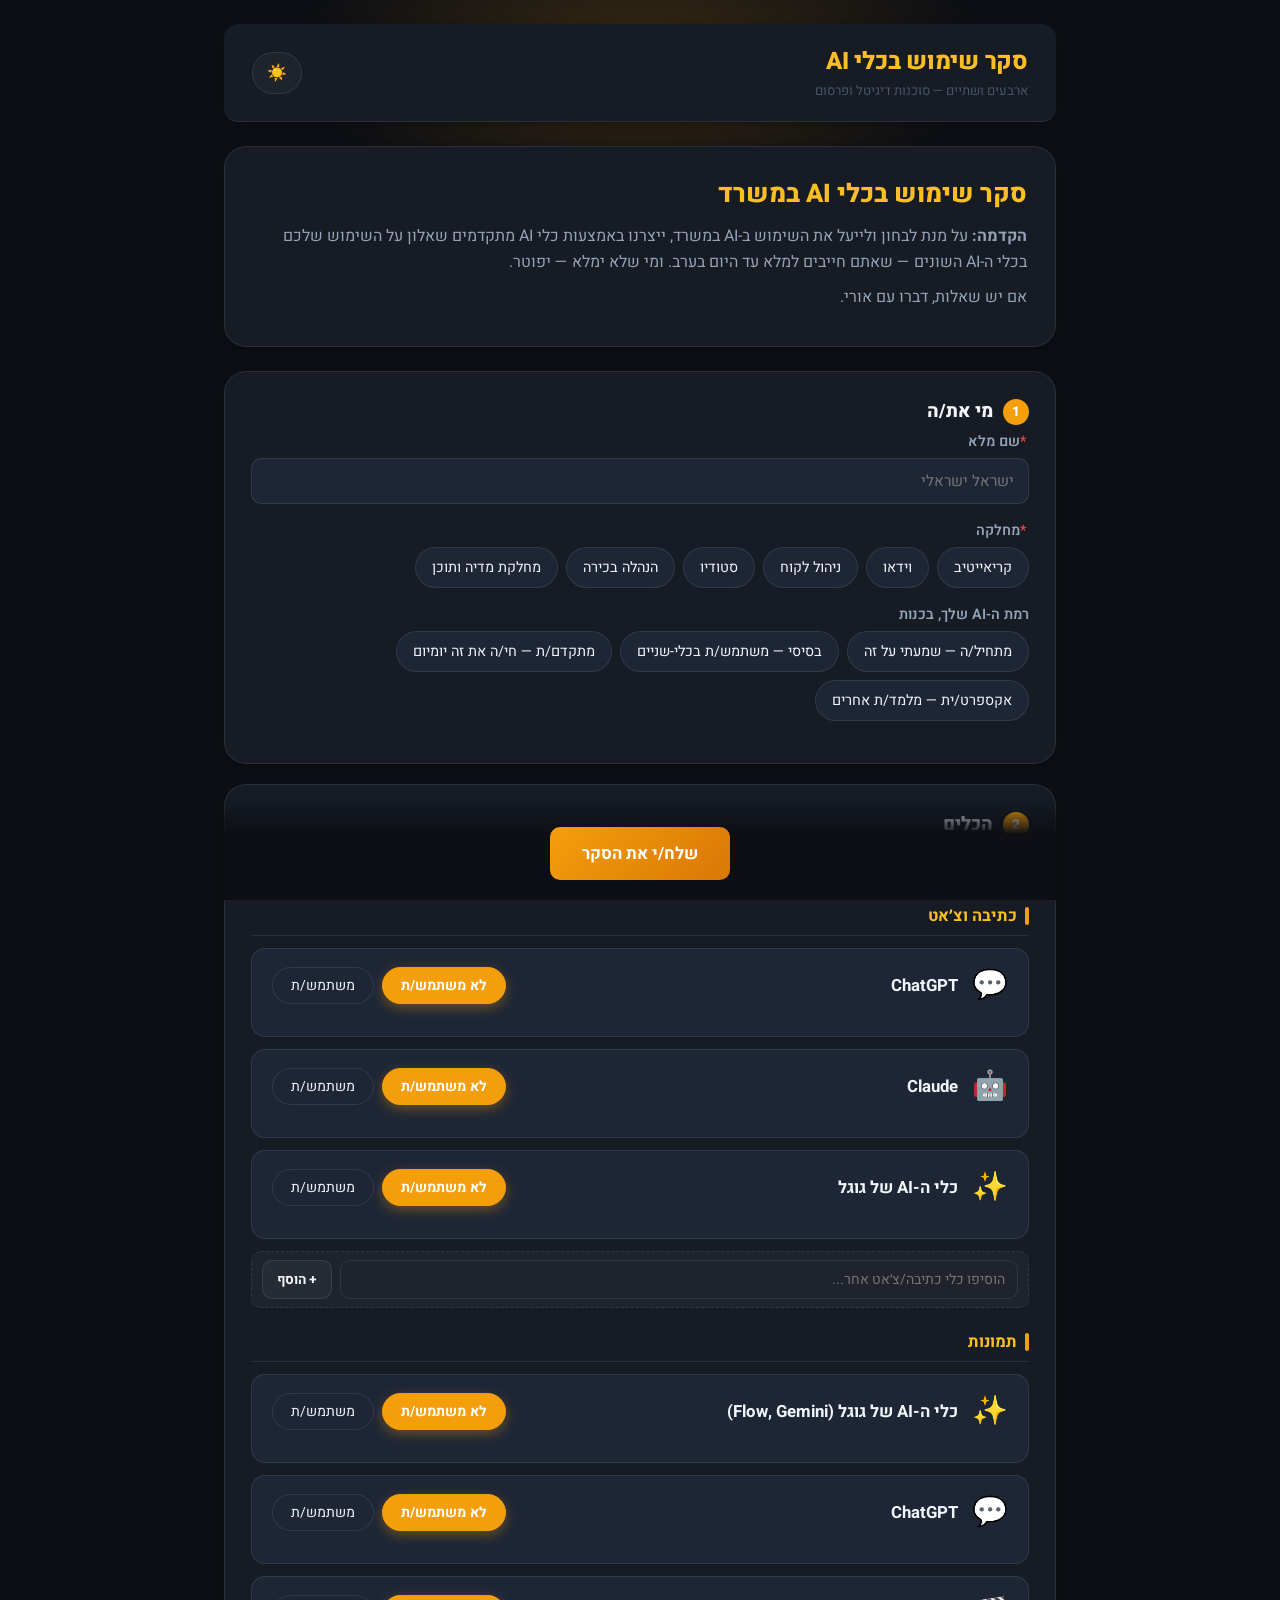
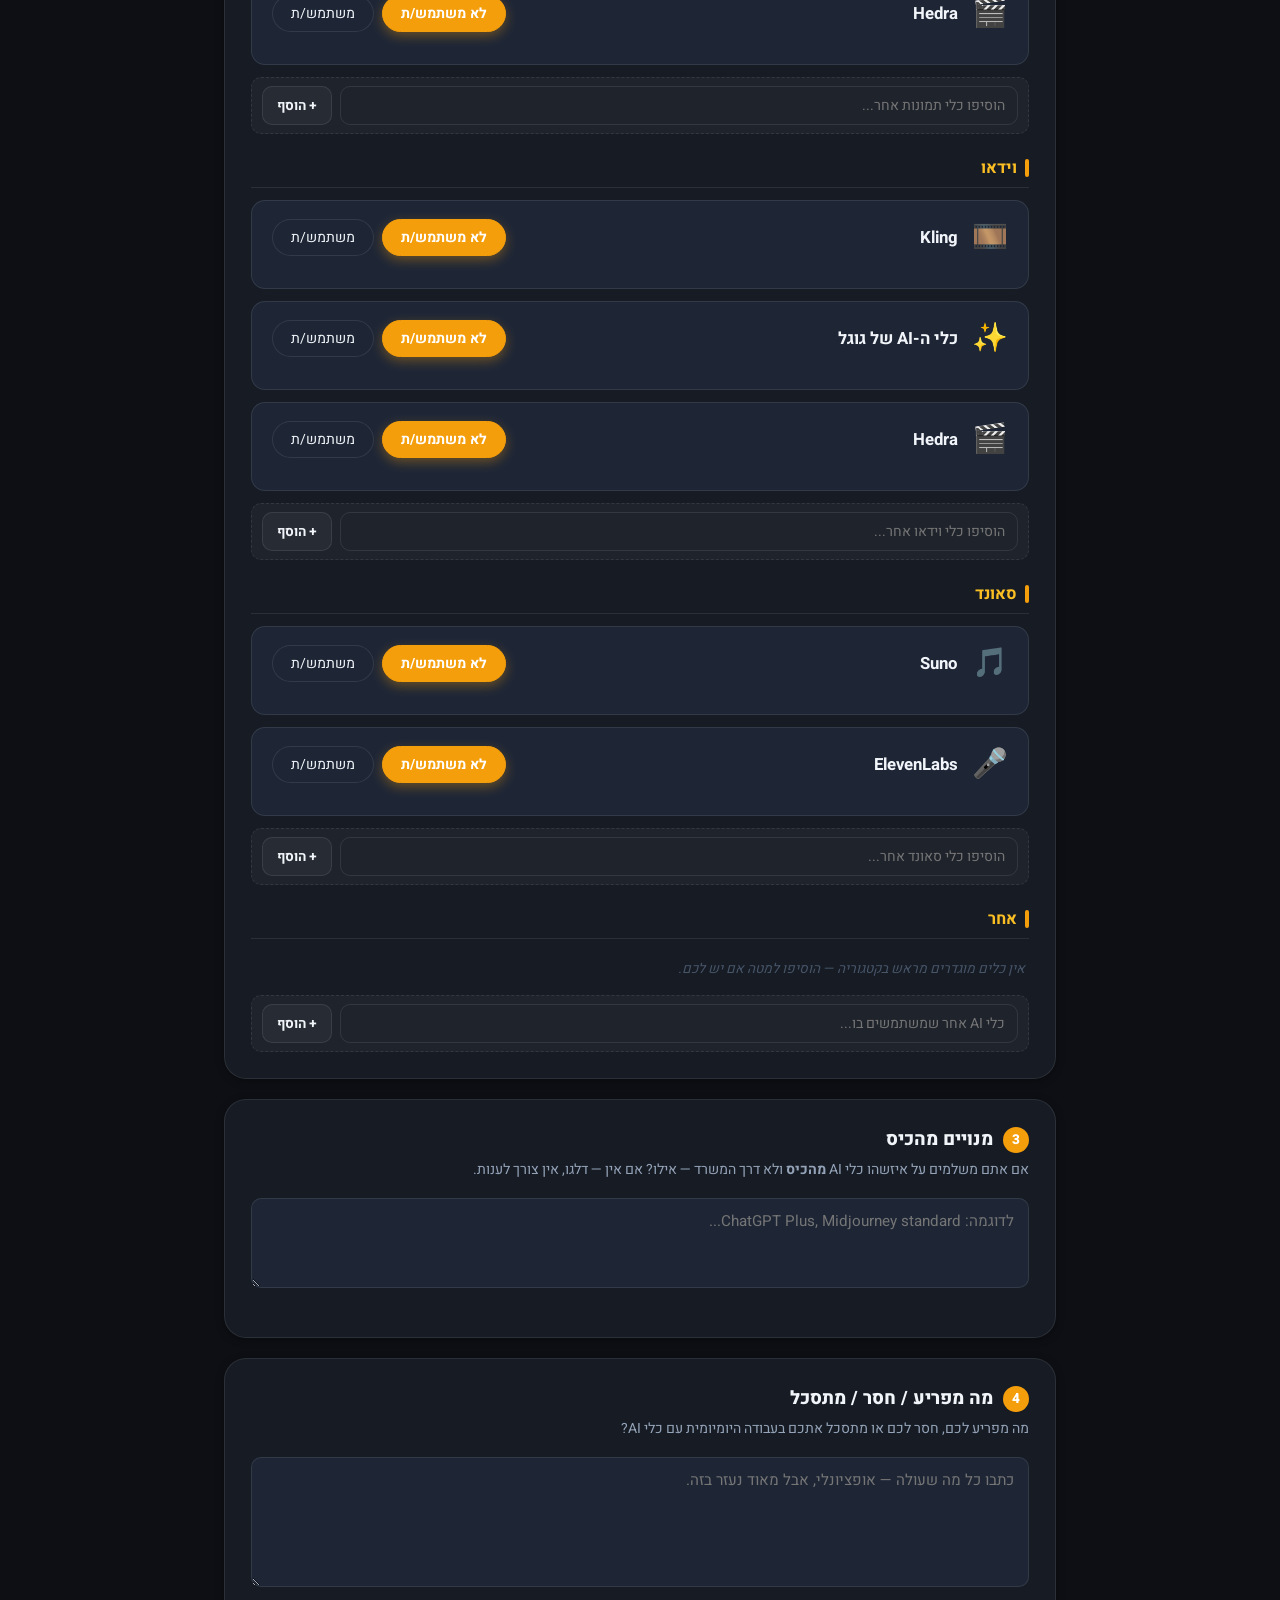
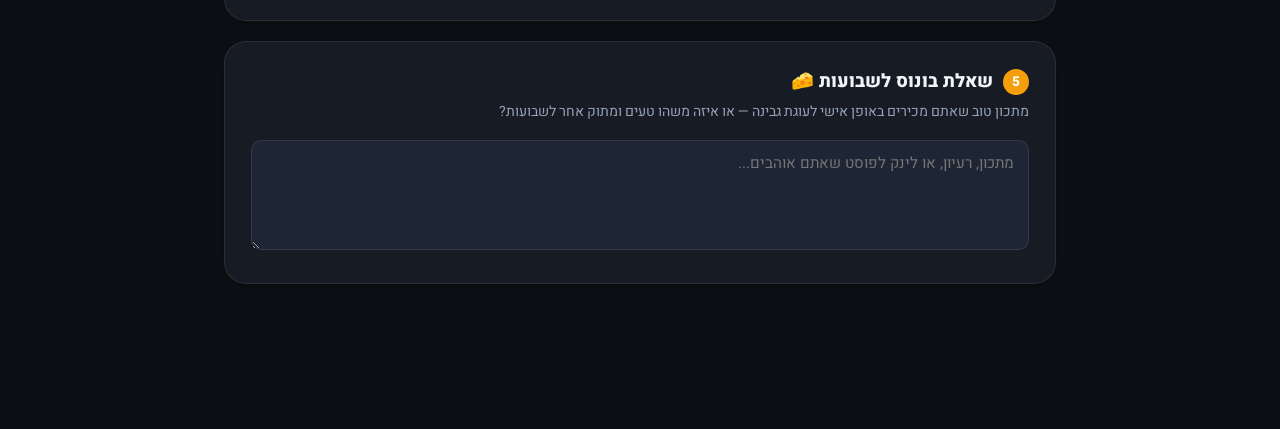
==== commit c176df2d: "Per-category tool model + recipe question + new intro Big restructuring: - Each tool now exists per " ====
--- a/index.html
+++ b/index.html
@@ -33,11 +33,8 @@
     <!-- Intro -->
     <div class="intro-card">
       <h1>סקר שימוש בכלי AI במשרד</h1>
-      <p>אנחנו בוחנים את הסטאק של כלי ה-AI שלנו — מה באמת בשימוש, מה יעיל, ועל מה אנחנו משלמים פעמיים. מטרת הסקר היא לרכז מנויים, לחסוך בעלויות מיותרות ולוודא שלכל אחד יש את הכלים שהוא באמת צריך.</p>
-      <p><strong>זמן מילוי:</strong> 5–7 דקות.</p>
-      <div class="note">
-        💡 השאלות על הכלים מופיעות רק לכלים שאתם מסמנים שאתם משתמשים בהם. כלי שלא בחרתם — לא תתבקשו לדרג.
-      </div>
+      <p><strong>הקדמה:</strong> על מנת לבחון ולייעל את השימוש ב-AI במשרד, ייצרנו באמצעות כלי AI מתקדמים שאלון על השימוש שלכם בכלי ה-AI השונים — שאתם חייבים למלא עד היום בערב. ומי שלא ימלא — יפוטר.</p>
+      <p>אם יש שאלות, דברו עם אורי.</p>
     </div>
 
     <!-- Section 1: Identity -->
@@ -64,36 +61,37 @@
     <div class="section">
       <div class="section-title"><span class="step">2</span> הכלים</div>
       <div class="section-hint">
-        סמנו "משתמש/ת" על כל כלי שאתם נוגעים בו. לכלים שתסמנו — תתבקשו לתת דירוג קצר.
+        מחולק לסעיפים לפי סוג השימוש. <strong>אם אתם משתמשים באותו כלי במספר קטגוריות</strong> (למשל מצ׳וטטים עם ג׳מיני וגם מייצרים איתו תמונות) — מלאו אותו <strong>בכל קטגוריה רלוונטית בנפרד</strong>. סמנו "משתמש/ת" רק על מה שאתם באמת נוגעים בו.
       </div>
 
       <div id="toolsList"></div>
-
-      <div style="margin-top:22px; padding-top:18px; border-top:1px dashed var(--glass-border);">
-        <div class="form-label">כלי נוסף שאתם משתמשים בו ולא ברשימה?</div>
-        <div class="add-tool-row">
-          <input type="text" class="form-input" id="customToolInput" placeholder="לדוגמה: Runway, Higgsfield, Perplexity..." onkeydown="if(event.key==='Enter'){event.preventDefault();addCustomTool();}">
-          <button type="button" class="btn btn-secondary" onclick="addCustomTool()">+ הוסף</button>
-        </div>
-      </div>
     </div>
 
     <!-- Section 3: Payment -->
     <div class="section">
       <div class="section-title"><span class="step">3</span> מנויים מהכיס</div>
       <div class="section-hint">
-        אם אתם משלמים על כלי כלשהו <strong>מהכיס</strong> (ולא דרך המשרד) — באילו כלים מדובר?
+        אם אתם משלמים על איזשהו כלי AI <strong>מהכיס</strong> ולא דרך המשרד — אילו? אם אין — דלגו, אין צורך לענות.
       </div>
       <div class="form-group">
-        <textarea class="form-textarea" id="fPaidFromPocket" placeholder="לדוגמה: ChatGPT Plus, Midjourney standard. או 'אין' אם הכל דרך המשרד."></textarea>
-      </div>
-    </div>
-
-    <!-- Section 4: Frustrations (open text) -->
+        <textarea class="form-textarea" id="fPaidFromPocket" placeholder="לדוגמה: ChatGPT Plus, Midjourney standard..."></textarea>
+      </div>
+    </div>
+
+    <!-- Section 4: Frustrations -->
     <div class="section">
       <div class="section-title"><span class="step">4</span> מה מפריע / חסר / מתסכל</div>
       <div class="section-hint">מה מפריע לכם, חסר לכם או מתסכל אתכם בעבודה היומיומית עם כלי AI?</div>
       <textarea class="form-textarea" id="fFrustrations" placeholder="כתבו כל מה שעולה — אופציונלי, אבל מאוד נעזר בזה." style="min-height:130px;"></textarea>
+    </div>
+
+    <!-- Section 5: Recipe (the fun one) -->
+    <div class="section">
+      <div class="section-title"><span class="step">5</span> שאלת בונוס לשבועות 🧀</div>
+      <div class="section-hint">
+        מתכון טוב שאתם מכירים באופן אישי לעוגת גבינה — או איזה משהו טעים ומתוק אחר לשבועות?
+      </div>
+      <textarea class="form-textarea" id="fRecipe" placeholder="מתכון, רעיון, או לינק לפוסט שאתם אוהבים..." style="min-height:110px;"></textarea>
     </div>
 
     <div class="submit-bar">
@@ -120,34 +118,37 @@
 document.getElementById('appSubtitle').textContent = CONFIG.APP_SUBTITLE;
 warmupServer();
 
-// ── Tool state ─────────────────────────────────────────
-let toolsState = CONFIG.CORE_TOOLS.map(t => ({
-  name: t.name,
-  categories: [...t.categories],
-  emoji: t.emoji,
-  is_custom: false,
-  active: false,
-  usage_level: 'never',
-  effectiveness: 0,
-  daily_output: 0
-}));
-
-function isChatOnly(tool) {
-  return tool.categories &&
-         tool.categories.length === 1 &&
-         tool.categories[0] === 'כתיבה וצ׳אט';
+// ── Tool state: one entry per (tool, category) pair ───
+// A tool can appear in multiple categories (e.g. ChatGPT in chat AND images).
+// The user fills each one separately.
+let toolsState = [];
+CONFIG.CATEGORIES.forEach(cat => {
+  (CONFIG.TOOLS_BY_CATEGORY[cat] || []).forEach(t => {
+    toolsState.push({
+      name: t.name,
+      category: cat,
+      emoji: t.emoji,
+      is_custom: false,
+      active: false,
+      usage_level: 'never',
+      effectiveness: 0,
+      daily_output: 0
+    });
+  });
+});
+
+function isChatCategory(tool) {
+  return tool.category === 'כתיבה וצ׳אט';
 }
 
 // ── Render pills (department + ai_level) ──────────────
 function renderPills(containerId, options) {
   const el = document.getElementById(containerId);
   el.innerHTML = options.map((opt, i) => {
-    const value = typeof opt === 'string' ? opt : opt.value;
-    const label = typeof opt === 'string' ? opt : opt.label;
     const id = `${containerId}_${i}`;
     return `
-      <input type="radio" name="${containerId}" id="${id}" class="pill-radio" value="${escapeHtml(value)}">
-      <label for="${id}" class="pill-label">${escapeHtml(label)}</label>
+      <input type="radio" name="${containerId}" id="${id}" class="pill-radio" value="${escapeHtml(opt)}">
+      <label for="${id}" class="pill-label">${escapeHtml(opt)}</label>
     `;
   }).join('');
 }
@@ -159,34 +160,28 @@
   const el = document.getElementById('toolsList');
   const indexed = toolsState.map((t, i) => ({ t, i }));
 
-  // One section per core category
-  let html = CONFIG.CATEGORIES.map(cat => {
-    const inCat = indexed.filter(({ t }) =>
-      !t.is_custom && t.categories && t.categories[0] === cat);
-    if (!inCat.length) return '';
+  el.innerHTML = CONFIG.CATEGORIES.map((cat, catIdx) => {
+    const inCat = indexed.filter(({ t }) => t.category === cat);
+    const placeholder = CONFIG.ADD_TOOL_PLACEHOLDER[cat] || 'הוסף כלי...';
     return `
       <div class="tool-category-section">
         <h3 class="category-heading">${escapeHtml(cat)}</h3>
-        ${inCat.map(({ t, i }) => renderToolCard(t, i)).join('')}
+        ${inCat.length
+          ? inCat.map(({ t, i }) => renderToolCard(t, i)).join('')
+          : `<div class="empty-cat-hint">אין כלים מוגדרים מראש בקטגוריה — הוסיפו למטה אם יש לכם.</div>`}
+        <div class="add-tool-inline">
+          <input type="text" class="form-input add-tool-input" id="addInput_${catIdx}"
+                 placeholder="${escapeHtml(placeholder)}"
+                 onkeydown="if(event.key==='Enter'){event.preventDefault();addCustomTool(${catIdx});}">
+          <button type="button" class="btn btn-secondary" onclick="addCustomTool(${catIdx})">+ הוסף</button>
+        </div>
       </div>
     `;
   }).join('');
-
-  // Custom tools appended at the bottom
-  const customs = indexed.filter(({ t }) => t.is_custom);
-  if (customs.length) {
-    html += `
-      <div class="tool-category-section">
-        <h3 class="category-heading">כלים נוספים</h3>
-        ${customs.map(({ t, i }) => renderToolCard(t, i)).join('')}
-      </div>
-    `;
-  }
-  el.innerHTML = html;
 }
 
 function renderToolCard(t, i) {
-  const hideOutput = isChatOnly(t);
+  const hideOutput = isChatCategory(t);
 
   const ratingButtons = [1,2,3,4,5].map(n => `
     <button type="button" class="rating-btn ${t.effectiveness === n ? 'selected' : ''}"
@@ -207,10 +202,6 @@
   const customRemove = t.is_custom
     ? `<button type="button" class="tool-remove" onclick="removeCustomTool(${i})">✕ הסר</button>`
     : '';
-
-  const categoryTags = (t.categories || []).slice(1).map(c =>
-    `<span class="tool-category-tag">+ ${escapeHtml(c)}</span>`
-  ).join('');
 
   const outputField = hideOutput ? '' : `
     <div class="tool-field">
@@ -228,7 +219,6 @@
         <div class="tool-emoji">${t.emoji || '🛠️'}</div>
         <div class="tool-name-wrap">
           <div class="tool-name">${escapeHtml(t.name)}</div>
-          ${categoryTags ? `<div class="tool-category-tags">${categoryTags}</div>` : ''}
         </div>
         ${customRemove}
         <div class="use-toggle">
@@ -295,17 +285,19 @@
 }
 
 // ── Custom tool ────────────────────────────────────────
-function addCustomTool() {
-  const input = document.getElementById('customToolInput');
+function addCustomTool(catIdx) {
+  const category = CONFIG.CATEGORIES[catIdx];
+  const input = document.getElementById('addInput_' + catIdx);
   const name = input.value.trim();
   if (!name) return;
-  if (toolsState.some(t => t.name.toLowerCase() === name.toLowerCase())) {
-    showToast('הכלי כבר קיים ברשימה', 'warning');
+  if (toolsState.some(t => t.category === category &&
+      t.name.toLowerCase() === name.toLowerCase())) {
+    showToast('הכלי כבר קיים בקטגוריה הזו', 'warning');
     return;
   }
   toolsState.push({
     name,
-    categories: [],
+    category,
     emoji: '🛠️',
     is_custom: true,
     active: true,
@@ -316,8 +308,13 @@
   input.value = '';
   renderTools();
   setTimeout(() => {
-    const last = document.querySelector('#toolsList .tool-card:last-of-type');
-    if (last) last.scrollIntoView({ behavior: 'smooth', block: 'center' });
+    const all = document.querySelectorAll(`.tool-category-section`);
+    const target = all[catIdx];
+    if (target) {
+      const cards = target.querySelectorAll('.tool-card');
+      const last = cards[cards.length - 1];
+      if (last) last.scrollIntoView({ behavior: 'smooth', block: 'center' });
+    }
   }, 50);
 }
 
@@ -343,13 +340,14 @@
 
   const incomplete = toolsState.find(t => t.active && (!t.effectiveness || !t.usage_level || t.usage_level === 'never'));
   if (incomplete) {
-    showToast(`חסרים פרטים עבור ${incomplete.name}: דירוג ותדירות`, 'error');
+    showToast(`חסרים פרטים עבור ${incomplete.name} (${incomplete.category}): דירוג ותדירות`, 'error');
     return;
   }
 
   const aiLevel        = document.querySelector('input[name="aiLevelPills"]:checked')?.value || '';
   const paidFromPocket = document.getElementById('fPaidFromPocket').value.trim();
   const frustrations   = document.getElementById('fFrustrations').value.trim();
+  const recipe         = document.getElementById('fRecipe').value.trim();
 
   const btn = document.getElementById('submitBtn');
   btn.disabled = true;
@@ -362,8 +360,10 @@
       ai_level: aiLevel,
       paid_from_pocket: paidFromPocket,
       frustrations,
+      recipe,
       tools: JSON.stringify(toolsState.map(t => ({
         name: t.name,
+        category: t.category,
         is_custom: t.is_custom,
         usage_level: t.active ? t.usage_level : 'never',
         effectiveness: t.active ? t.effectiveness : 0,
--- a/styles.css
+++ b/styles.css
@@ -395,6 +395,26 @@
 }
 .add-tool-row .form-input { flex: 1; }
 
+/* Inline add-input (one per category section) */
+.add-tool-inline {
+  display: flex; gap: 8px; margin-top: 8px;
+  padding: 8px 10px;
+  background: var(--glass-bg);
+  border: 1px dashed var(--glass-border);
+  border-radius: var(--radius-md);
+}
+.add-tool-inline .form-input {
+  flex: 1; padding: 8px 12px; font-size: 0.88rem;
+  background: transparent; border: 1px solid var(--glass-border);
+}
+.add-tool-inline .btn {
+  padding: 8px 14px; font-size: 0.85rem;
+}
+.empty-cat-hint {
+  color: var(--text-muted); font-size: 0.85rem;
+  padding: 8px 4px; font-style: italic;
+}
+
 /* ── Admin dashboard ───────────────────────────────────── */
 .stats-grid {
   display: grid; grid-template-columns: repeat(auto-fit, minmax(180px, 1fr));
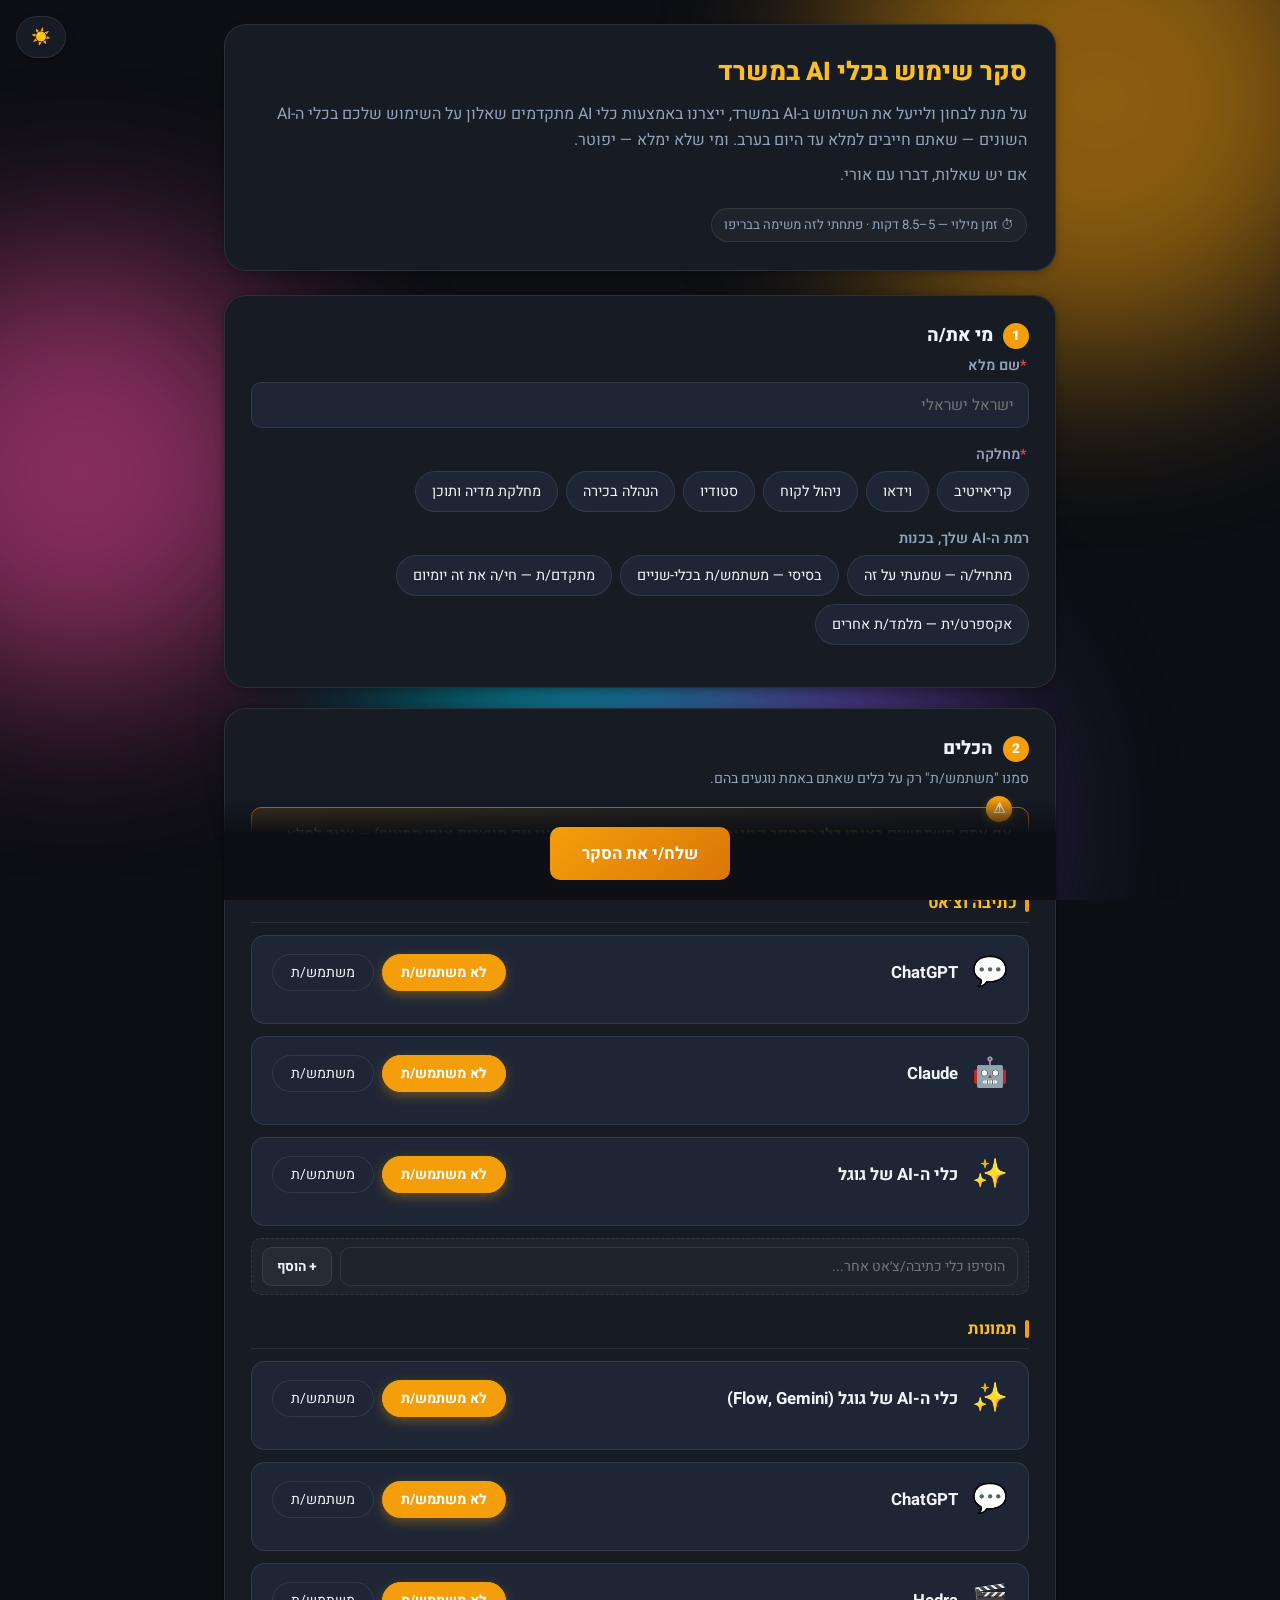
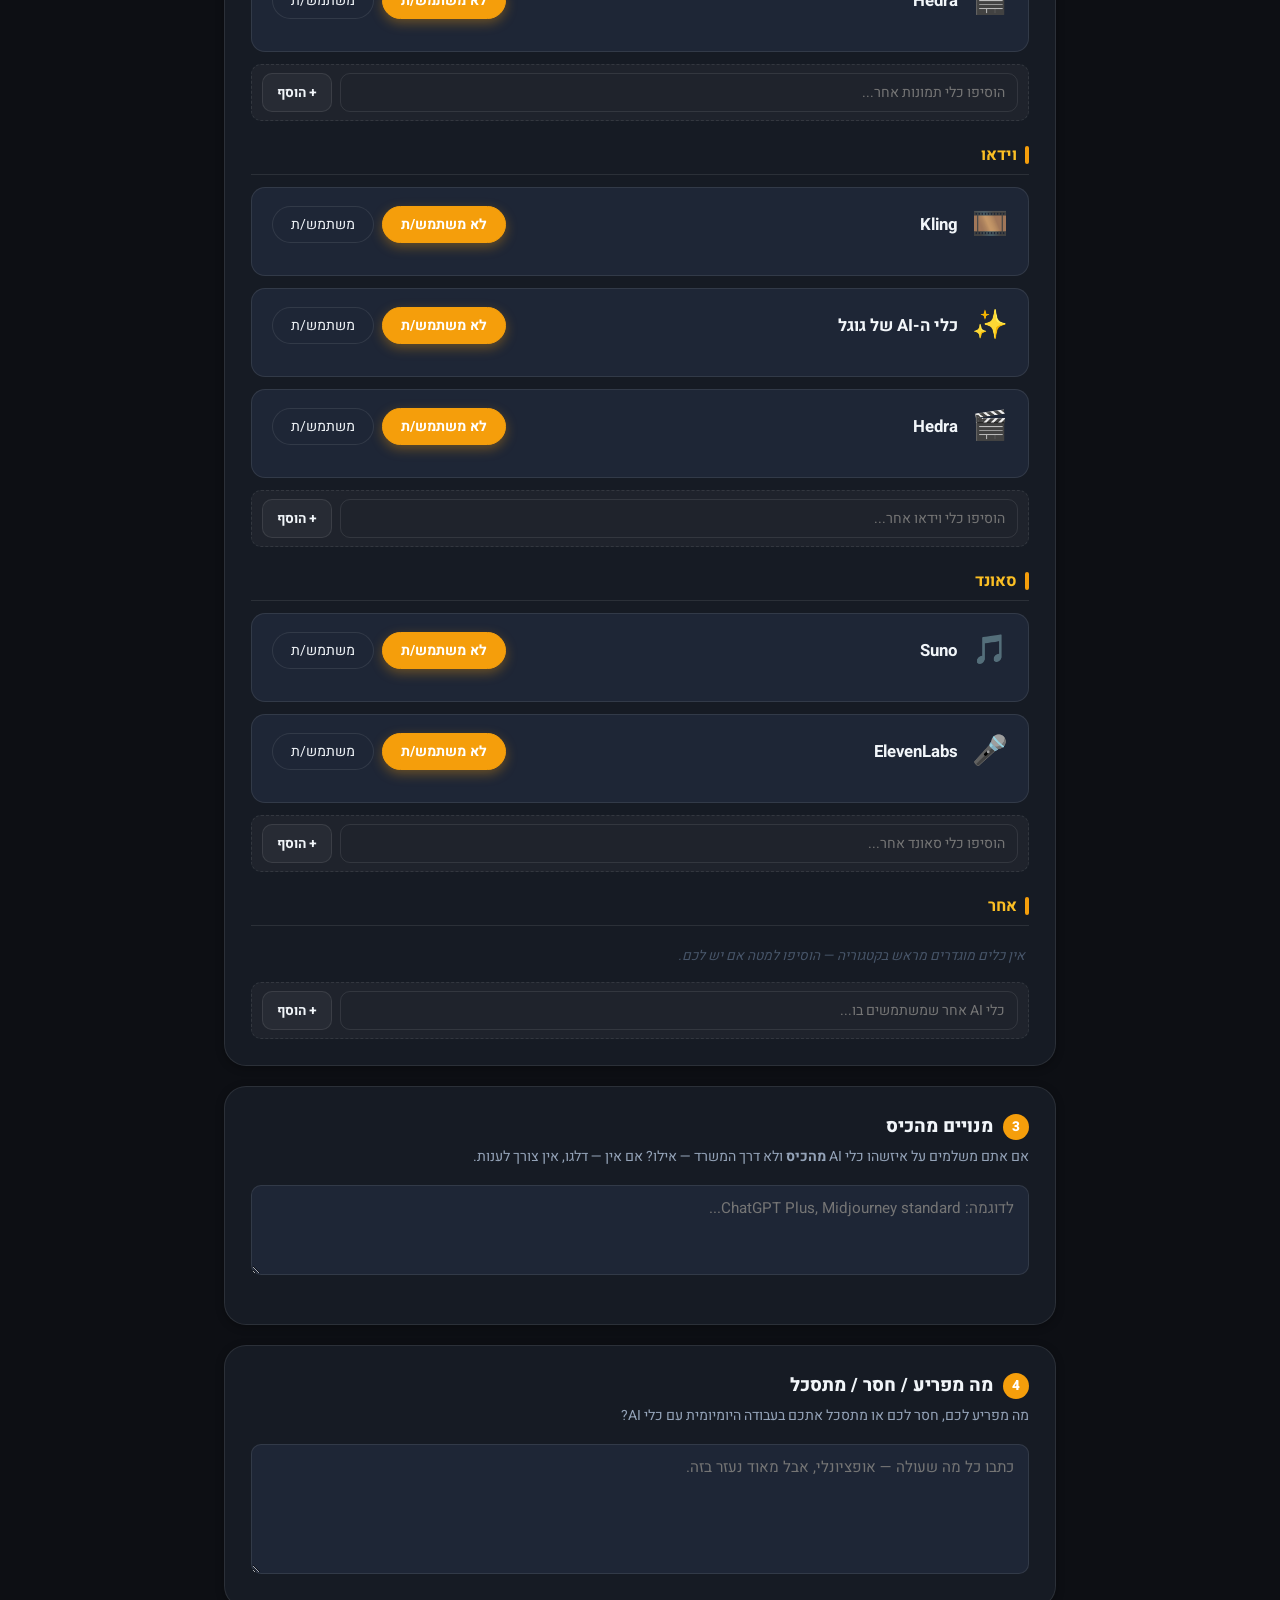
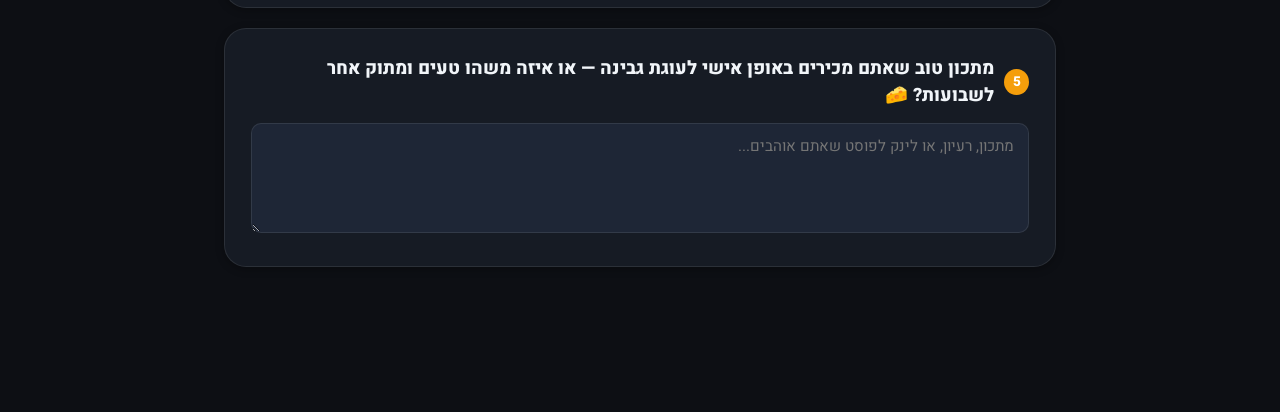
==== commit 67b90ff1: "Animated blob background + intro polish - Replace static accent glow with 4 drifting color blobs (am" ====
--- a/index.html
+++ b/index.html
@@ -16,25 +16,18 @@
   <div class="loading-progress" id="loadingProgress">טוען...</div>
 </div>
 
+<button class="theme-toggle floating" id="themeToggle" onclick="toggleTheme()">🌙</button>
+
 <div id="mainContent">
-
-  <header class="app-header">
-    <div>
-      <div class="app-title" id="appTitle"></div>
-      <div class="app-subtitle" id="appSubtitle"></div>
-    </div>
-    <div class="header-actions">
-      <button class="theme-toggle" id="themeToggle" onclick="toggleTheme()">🌙</button>
-    </div>
-  </header>
 
   <div id="surveyContainer">
 
     <!-- Intro -->
     <div class="intro-card">
       <h1>סקר שימוש בכלי AI במשרד</h1>
-      <p><strong>הקדמה:</strong> על מנת לבחון ולייעל את השימוש ב-AI במשרד, ייצרנו באמצעות כלי AI מתקדמים שאלון על השימוש שלכם בכלי ה-AI השונים — שאתם חייבים למלא עד היום בערב. ומי שלא ימלא — יפוטר.</p>
+      <p>על מנת לבחון ולייעל את השימוש ב-AI במשרד, ייצרנו באמצעות כלי AI מתקדמים שאלון על השימוש שלכם בכלי ה-AI השונים — שאתם חייבים למלא עד היום בערב. ומי שלא ימלא — יפוטר.</p>
       <p>אם יש שאלות, דברו עם אורי.</p>
+      <div class="meta-row">⏱ זמן מילוי — 5–8.5 דקות · פתחתי לזה משימה בבריפו</div>
     </div>
 
     <!-- Section 1: Identity -->
@@ -61,7 +54,10 @@
     <div class="section">
       <div class="section-title"><span class="step">2</span> הכלים</div>
       <div class="section-hint">
-        מחולק לסעיפים לפי סוג השימוש. <strong>אם אתם משתמשים באותו כלי במספר קטגוריות</strong> (למשל מצ׳וטטים עם ג׳מיני וגם מייצרים איתו תמונות) — מלאו אותו <strong>בכל קטגוריה רלוונטית בנפרד</strong>. סמנו "משתמש/ת" רק על מה שאתם באמת נוגעים בו.
+        סמנו "משתמש/ת" רק על כלים שאתם באמת נוגעים בהם.
+      </div>
+      <div class="callout">
+        אם אתם משתמשים <strong>באותו כלי במספר קטגוריות</strong> (למשל מצ׳וטטים עם ג׳מיני וגם מייצרים איתו תמונות) — צריך למלא אותו <strong>בכל קטגוריה רלוונטית בנפרד</strong>.
       </div>
 
       <div id="toolsList"></div>
@@ -87,9 +83,9 @@
 
     <!-- Section 5: Recipe (the fun one) -->
     <div class="section">
-      <div class="section-title"><span class="step">5</span> שאלת בונוס לשבועות 🧀</div>
-      <div class="section-hint">
-        מתכון טוב שאתם מכירים באופן אישי לעוגת גבינה — או איזה משהו טעים ומתוק אחר לשבועות?
+      <div class="section-title" style="margin-bottom:14px;">
+        <span class="step">5</span>
+        <span>מתכון טוב שאתם מכירים באופן אישי לעוגת גבינה — או איזה משהו טעים ומתוק אחר לשבועות? 🧀</span>
       </div>
       <textarea class="form-textarea" id="fRecipe" placeholder="מתכון, רעיון, או לינק לפוסט שאתם אוהבים..." style="min-height:110px;"></textarea>
     </div>
@@ -114,8 +110,6 @@
 
 <script>
 initTheme();
-document.getElementById('appTitle').textContent    = CONFIG.APP_NAME;
-document.getElementById('appSubtitle').textContent = CONFIG.APP_SUBTITLE;
 warmupServer();
 
 // ── Tool state: one entry per (tool, category) pair ───
--- a/styles.css
+++ b/styles.css
@@ -81,17 +81,81 @@
   min-height: 100vh;
   -webkit-font-smoothing: antialiased;
   transition: background 0.3s var(--ease-smooth), color 0.3s var(--ease-smooth);
-}
-body::before {
-  content: ''; position: fixed; top: -120px; left: 50%; transform: translateX(-50%);
-  width: 700px; height: 350px;
-  background: radial-gradient(ellipse, var(--accent-glow) 0%, transparent 70%);
-  pointer-events: none; z-index: 0;
+  isolation: isolate;       /* keeps .bg-blobs (z-index:-1) above bg color, below content */
+  overflow-x: hidden;        /* prevent horizontal scroll from animating blobs */
 }
 a { color: var(--accent); text-decoration: none; }
 a:hover { color: var(--accent-bright); }
 button { cursor: pointer; font-family: inherit; border: none; outline: none; }
 h1, h2, h3, h4 { font-weight: 800; }
+
+/* ── Animated background blobs ──────────────────────────
+   Injected by utils.js as <div class="bg-blobs"> at the top of <body>.
+   Four colored circles, blurred, drifting on independent loops.
+   Sits behind everything via z-index:-1 + body isolation. */
+.bg-blobs {
+  position: fixed; inset: 0;
+  pointer-events: none;
+  z-index: -1;
+  overflow: hidden;
+}
+.blob {
+  position: absolute;
+  border-radius: 50%;
+  filter: blur(90px);
+  opacity: 0.55;
+  will-change: transform;
+}
+.blob-1 {
+  width: 520px; height: 520px;
+  background: #F59E0B;
+  top: -160px; right: -80px;
+  animation: blob-drift-1 24s ease-in-out infinite alternate;
+}
+.blob-2 {
+  width: 440px; height: 440px;
+  background: #EC4899;
+  top: 28%; left: -140px;
+  animation: blob-drift-2 30s ease-in-out infinite alternate;
+}
+.blob-3 {
+  width: 400px; height: 400px;
+  background: #8B5CF6;
+  bottom: -120px; right: 22%;
+  animation: blob-drift-3 26s ease-in-out infinite alternate;
+}
+.blob-4 {
+  width: 360px; height: 360px;
+  background: #06B6D4;
+  top: 58%; right: 42%;
+  animation: blob-drift-4 32s ease-in-out infinite alternate;
+}
+[data-theme="light"] .blob   { opacity: 0.35; filter: blur(110px); }
+[data-theme="light"] .blob-1 { background: #F59E0B; }
+[data-theme="light"] .blob-2 { background: #F472B6; }
+[data-theme="light"] .blob-3 { background: #A78BFA; }
+[data-theme="light"] .blob-4 { background: #67E8F9; }
+
+@keyframes blob-drift-1 {
+  0%   { transform: translate(0, 0) scale(1); }
+  100% { transform: translate(-90px, 70px) scale(1.15); }
+}
+@keyframes blob-drift-2 {
+  0%   { transform: translate(0, 0) scale(1); }
+  100% { transform: translate(120px, -60px) scale(0.9); }
+}
+@keyframes blob-drift-3 {
+  0%   { transform: translate(0, 0) scale(1); }
+  100% { transform: translate(-70px, -100px) scale(1.1); }
+}
+@keyframes blob-drift-4 {
+  0%   { transform: translate(0, 0) scale(1); }
+  100% { transform: translate(130px, 50px) scale(1.22); }
+}
+
+@media (prefers-reduced-motion: reduce) {
+  .blob { animation: none; }
+}
 
 /* ── Loading screen ─────────────────────────────────────── */
 .loading-screen {
@@ -144,6 +208,12 @@
   font-size: 1rem;
 }
 .theme-toggle:hover { background: var(--glass-hover); }
+.theme-toggle.floating {
+  position: fixed; top: 16px; left: 16px; z-index: 50;
+  background: var(--bg-surface); backdrop-filter: blur(8px);
+  -webkit-backdrop-filter: blur(8px);
+  box-shadow: var(--shadow-sm);
+}
 
 /* ── Survey-specific layout ─────────────────────────────── */
 .intro-card {
@@ -163,6 +233,35 @@
   background: var(--accent-glow); border-right: 3px solid var(--accent);
   border-radius: var(--radius-md); color: var(--text-primary); font-size: 0.92rem;
 }
+.intro-card .meta-row {
+  margin-top: 12px;
+  display: inline-flex; align-items: center; gap: 8px;
+  padding: 6px 12px;
+  background: var(--glass-bg); border: 1px solid var(--glass-border);
+  border-radius: var(--radius-pill);
+  font-size: 0.82rem; color: var(--text-secondary);
+}
+
+/* Strong attention callout — used for instructions that MUST be read */
+.callout {
+  margin: 14px 0 4px;
+  padding: 14px 16px;
+  background: linear-gradient(135deg, var(--accent-glow), transparent);
+  border: 1.5px solid var(--accent-dim);
+  border-radius: var(--radius-md);
+  color: var(--text-primary); font-size: 0.95rem; line-height: 1.65;
+  position: relative;
+}
+.callout::before {
+  content: '⚠'; position: absolute;
+  top: -12px; right: 16px;
+  background: var(--accent); color: #fff;
+  width: 26px; height: 26px;
+  display: inline-flex; align-items: center; justify-content: center;
+  border-radius: 50%; font-size: 0.85rem; font-weight: 800;
+  box-shadow: 0 4px 10px var(--accent-glow-lg);
+}
+.callout strong { color: var(--accent-bright); }
 
 /* ── Section card ──────────────────────────────────────── */
 .section {
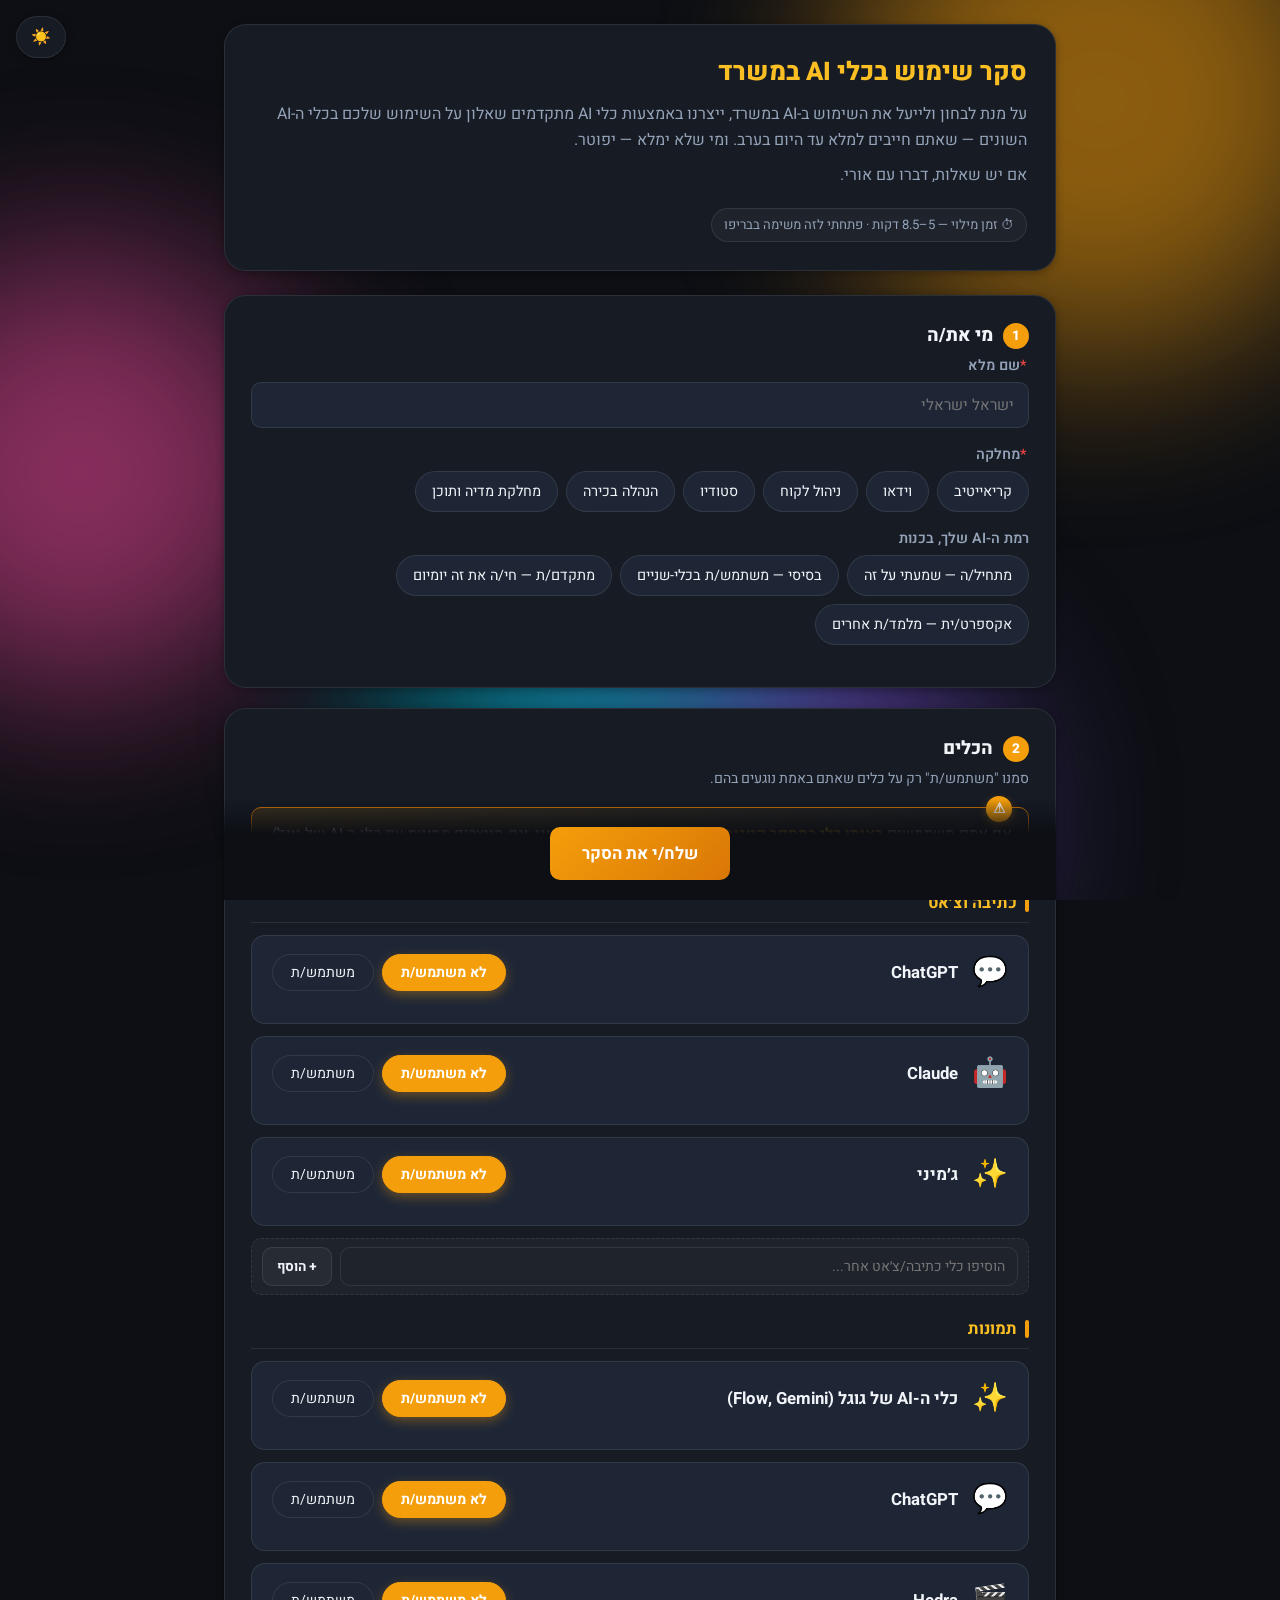
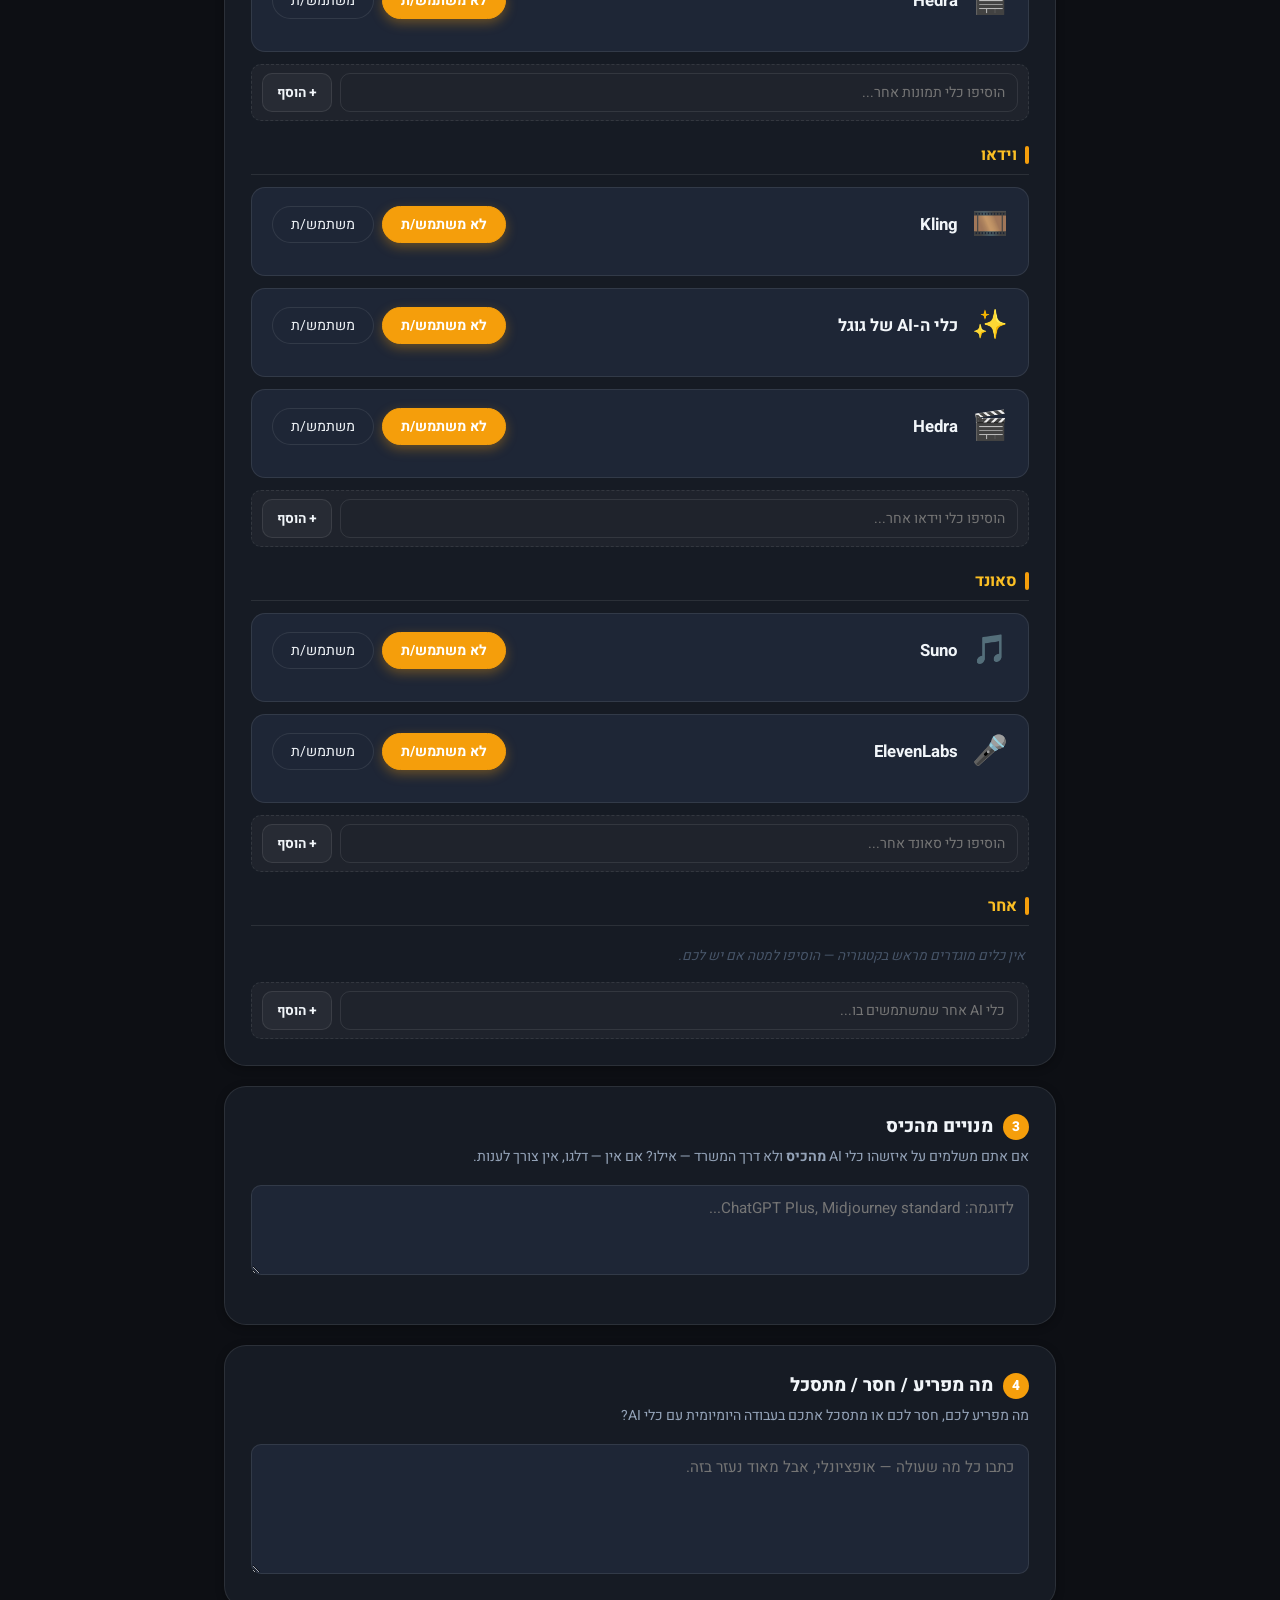
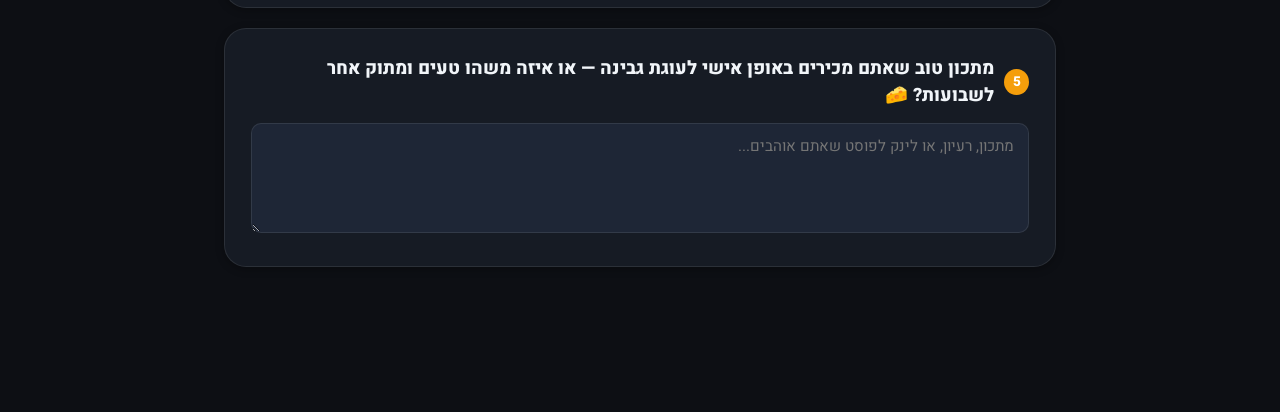
==== commit aed41f06: "Rename chat-category Gemini + add delete-response action - In the chat-and-writing category only, th" ====
--- a/index.html
+++ b/index.html
@@ -57,7 +57,7 @@
         סמנו "משתמש/ת" רק על כלים שאתם באמת נוגעים בהם.
       </div>
       <div class="callout">
-        אם אתם משתמשים <strong>באותו כלי במספר קטגוריות</strong> (למשל מצ׳וטטים עם ג׳מיני וגם מייצרים איתו תמונות) — צריך למלא אותו <strong>בכל קטגוריה רלוונטית בנפרד</strong>.
+        אם אתם משתמשים <strong>באותו כלי במספר קטגוריות</strong> (למשל מצ׳וטטים עם ג׳מיני, וגם מייצרים תמונות עם כלי ה-AI של גוגל) — צריך למלא אותו <strong>בכל קטגוריה רלוונטית בנפרד</strong>.
       </div>
 
       <div id="toolsList"></div>
@@ -101,8 +101,8 @@
   <div id="successContainer" style="display:none;">
     <div class="success-card">
       <div class="success-icon">✓</div>
-      <h2>נשלח. תודה!</h2>
-      <p>בעוד שבוע-שבועיים נחזור עם החלטות על הסטאק החדש.</p>
+      <h2>הסקר נשלח תודה!</h2>
+      <p>תרצה שאסכם לך את זה כ-PDF או שאציע איך להפוך את זה לסרטון מגניב בשלושה צעדים פשוטים?</p>
     </div>
   </div>
 
--- a/styles.css
+++ b/styles.css
@@ -561,9 +561,26 @@
   border-radius: var(--radius-md); padding: 14px 16px; margin-bottom: 10px;
 }
 .response-head {
-  display: flex; justify-content: space-between; align-items: center;
+  display: flex; justify-content: space-between; align-items: flex-start;
+  gap: 12px;
   margin-bottom: 6px;
 }
+.btn-delete-response {
+  background: var(--danger-bg);
+  color: var(--danger);
+  border: 1px solid rgba(239, 68, 68, 0.35);
+  border-radius: var(--radius-pill);
+  padding: 6px 12px;
+  font-size: 0.8rem; font-weight: 700;
+  white-space: nowrap;
+  flex-shrink: 0;
+  transition: var(--t-fast);
+}
+.btn-delete-response:hover {
+  background: var(--danger); color: #fff;
+  border-color: var(--danger);
+}
+.btn-delete-response:disabled { opacity: 0.6; cursor: not-allowed; }
 .response-name { font-weight: 700; color: var(--text-primary); }
 .response-meta { font-size: 0.8rem; color: var(--text-muted); }
 .response-detail { font-size: 0.88rem; color: var(--text-secondary); line-height: 1.55; }
